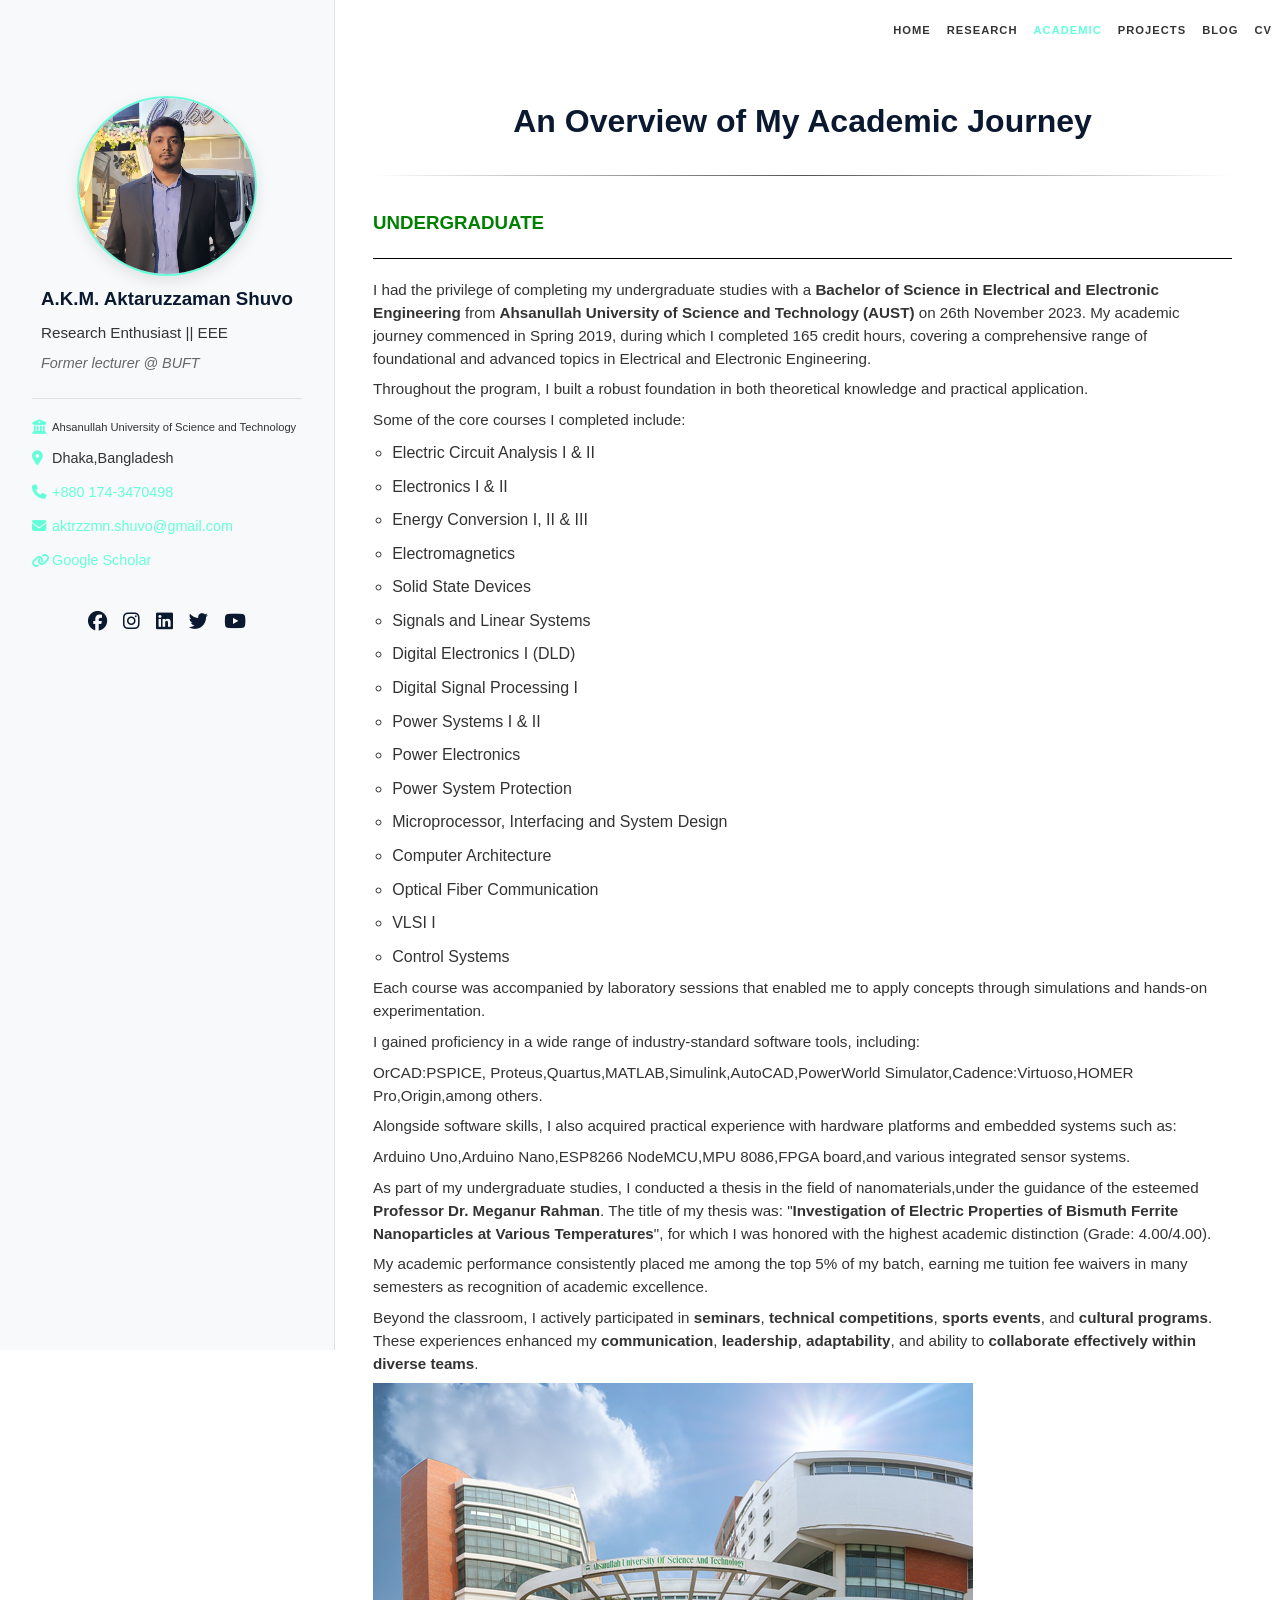
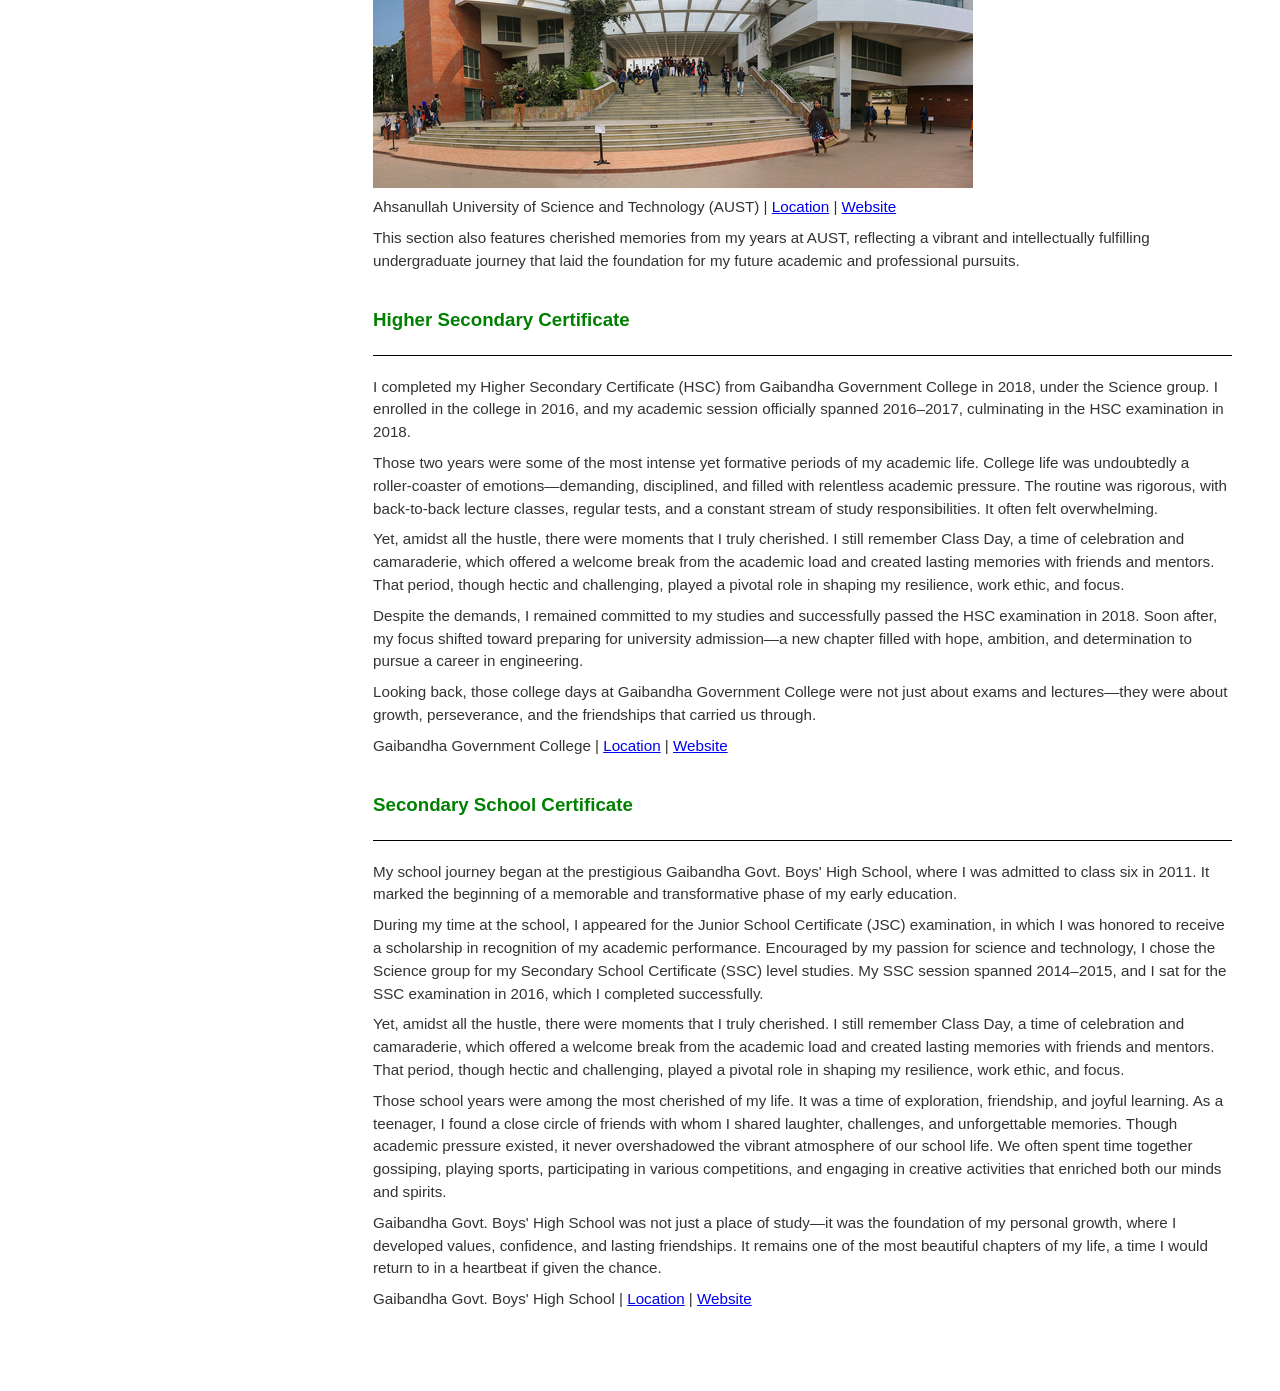
==== academic/index.html @ 4433f53f "Update index.html" ====
<!DOCTYPE html>
<html lang="en">
<head>
    <meta charset="UTF-8">
    <meta name="viewport" content="width=device-width, initial-scale=1.0, maximum-scale=1.0, user-scalable=no">
    <title>Aktaruzzaman Shuvo</title>
    <link rel="stylesheet" href="https://cdnjs.cloudflare.com/ajax/libs/font-awesome/6.4.0/css/all.min.css">
    <style>
       /* ===== Global Reset ===== */
        * {
            margin: 0;
            padding: 0;
           box-sizing: border-box;
        }
 /* ===== Global Styles ===== */
        :root {
            --primary: #0a192f;
            --secondary: #64ffda;
            --light: #f8f9fa;
            --dark: #333;
            --gray: #666;
        }
        
        body {
            font-family: 'Open Sans', sans-serif;
            background-color: white;
            color: var(--dark);
            margin: 0;
            padding: 0;
            line-height: 1.6;
        }
        
        /* ===== Navigation ===== */
        nav {
            background-color: white;
            padding: 0.5rem 0.5rem;
            box-shadow: 0 2px 10px rgba(0, 0, 0, 0);
            position: fixed;
            width: 100%;
            top: 0;
            z-index: 100;
            display: flex;
            justify-content: flex-end;
        }
        
        nav ul {
            list-style: none;
            display: flex;
            gap: 1rem;
            margin: 0;
            padding: 0;
        }
        
        nav a {
            text-decoration: none;
            color: var(--dark);
            font-weight: 600;
            transition: color 0.3s;
            font-size: 0.7rem;
            text-transform: uppercase;
            letter-spacing: 1px;
        }
        
        nav a:hover, nav a.active {
            color: var(--secondary);
        }
        
        /* ===== Sidebar ===== */
        .sidebar {
            position: fixed;
            left: 0;
            top: 0;
            width: 335px;
            height: 150vh;
            overflow-y: auto; /* Enable scrolling if sidebar content is long */
            z-index: 100;
            background-color: var(--light);
            padding: 6rem 2rem 2rem;
            display: flex;
            flex-direction: column;
            align-items: center;
            border-right: 1px solid rgba(0, 0, 0, 0.1);
        }
        
        .profile-container {
            display: flex;
            flex-direction: column;
            align-items: center;
            width: 100%;
        }
        
        .profile-img-container {
            width: 180px;
            height: 180px;
            border-radius: 50%;
            overflow: hidden;
            border: 2px solid var(--secondary);
            margin-bottom: 0.5rem;
            box-shadow: 0 5px 15px rgba(0, 0, 0, 0.1);
        }
        
        .profile-img {
            width: 100%;
            height: 100%;
            object-fit: cover;
        }
        
      .profile-info {
             margin-bottom: 0.5rem; /* Reduced from 1.5rem */
                    }  


             .profile-info + .divider-line {
              margin-top: 0.5rem; /* Adjust this value */
            }
        
        .profile-info h1 {
            font-size: 1rem;
            margin: 0.5rem 0;
            color: var(--primary);
        }
        
        .profile-info .title {
            color: var(--gray);
            font-style: italic;
            margin-bottom: 0.5rem;
            font-size: 0.9rem;
        }
        
        .follow-btn {
            background-color: var(--secondary);
            color: var(--primary);
            border: none;
            padding: 0.5rem 1.5rem;
            border-radius: 20px;
            cursor: pointer;
            font-weight: bold;
            margin: 1rem 0;
            transition: all 0.3s;
            font-size: 0.8rem;
            letter-spacing: 1px;
        }
        
        .follow-btn:hover {
            background-color: var(--primary);
            color: var(--secondary);
            transform: translateY(-2px);
        }
        
        .contact-info {
            width: 100%;
            margin-top: 0.5rem;
            padding-top: 0.5rem;
            border-top: 1px solid rgba(0, 0, 0, 0.1);
        }
        
        .contact-item {
            display: flex;
            align-items: center;
            margin: 0.7rem 0;
            font-size: 0.9rem;
        }
        
        .contact-item i {
            margin-right: 10px;
            color: var(--secondary);
            width: 10px;
            text-align: center;
        }
        
        .contact-item a {
            color: var(--secondary);
            text-decoration: none;
            transition: all 0.3s;
        }
        
        .contact-item a:hover {
            text-decoration: underline;
        }
        
        .social-links {
            display: flex;
            gap: 1rem;
            margin-top: 1.5rem;
        }
        
        .social-links a {
            color: var(--primary);
            font-size: 1.2rem;
            transition: all 0.3s;
        }
        
        .social-links a:hover {
            color: var(--secondary);
            transform: translateY(-3px);
        }
        
        /* ===== Main Content ===== */
        .main-content {
            margin-left: 325px;
            padding: 6rem 3rem 3rem;
            max-width: 2000px;
        }
        
        section {
            margin-bottom: 2rem;
        }
        
        h1, h2, h3 {
            font-family: 'Roboto', sans-serif;
            color: var(--primary);
        }
        
        h1.section-title {
            font-size: 2rem;
            position: relative;
            padding-bottom: 0.5rem;
            margin-bottom: 1.0rem;
        }
        
        h1.section-title:after {
            content: '';
            position: absolute;
            bottom: 0;
            left: 0;
            width: 0px;
            height: 3px;
            background-color: var(--secondary);
        }
        
        h2 {
            font-size: 1.5rem;
            margin: 1.5rem 0 1rem;
        }
        
        p {
            margin: 0.5rem 0;
            font-size: 0.95rem;
            line-height: 1.5;
        }
        
        ul {
            padding-left: 1.2rem;
        }
        
        li {
            margin: 0.5rem 0;
        }

        .small-text {
              font-size: 0.7rem;
              display: inline-block;
              line-height: 1.5;
         }
 
 .fancy-hr {
    border: none;
    height: 1px;
    background: linear-gradient(to right, transparent, #555, transparent);
    margin: 20px 0;
  }
  .solid-line {
    border: none;
    border-top: 1px solid #000; /* Change color as needed */
    margin: 20px 0;
  }

        
.scroll-wrapper {
  width: 100%;
  overflow: hidden;
  position: relative;
  height: 2.5rem; /* Adjust height to match text size */
}

.scrolling-text {
  display: inline-block;
  white-space: nowrap;
  animation: scroll-text 15s linear infinite;
  font-weight: bold;
  font-size: 1.5rem;
  color: red;
  padding-left: 100%;
  line-height: 2.5rem; /* Match the wrapper height */
}

@keyframes scroll-text {
  0% {
    transform: translateX(0%);
  }
  100% {
    transform: translateX(-100%);
  }
}  


        
        .news-item {
            margin: 1rem 0;
            padding-left: 1.5rem;
            border-left: 2px solid var(--secondary);
        }
        
        .news-item p {
            display: flex;
            align-items: center;
            margin: 0.5rem 0;
        }
        
        .news-item i {
            margin-right: 10px;
            color: var(--secondary);
        }
        
        /* ===== Responsive Design ===== */
        @media (max-width: 992px) {
            .sidebar {
                width: 250px;
                padding: 5rem 1.5rem 1.5rem;
            }
            
            .main-content {
                margin-left: 250px;
                padding: 5rem 2rem 2rem;
            }
        }
        
       @media (max-width: 768px) {
    /* Fix navigation spacing */
    nav {
        padding: 0.5rem 1rem;
    }
    
    nav ul {
        gap: 0.8rem;
    }
    
    /* Fix sidebar layout */
    .sidebar {
        position: relative;
        width: 100%;
        height: auto;
        padding: 5rem 1rem 1.5rem; /* Adjusted padding */
        border-right: none;
        border-bottom: 1px solid rgba(0, 0, 0, 0.1);
    }
    
    /* Fix profile image container */
    .profile-img-container {
        width: 150px;
        height: 150px;
        margin: 0 auto 1rem;
        top: 0; /* Remove the previous top positioning */
    }
    
    /* Fix main content spacing */
    .main-content {
        margin-left: 0;
        padding: 1.5rem;
    }
    
    /* Adjust profile info text */
    .profile-info h3 {
        font-size: 1.2rem;
        text-align: center;
    }
    
    .profile-info p {
        text-align: center;
    }
    
    /* Fix contact info spacing */
    .contact-info {
        margin-top: 1rem;
    }


.slideshow-wrapper {
  display: flex;
  justify-content: center;  /* horizontal center */
  align-items: center;      /* vertical center */
  min-height: 100vh;        /* full viewport height */
  background-color: #0a192f; /* optional: Oxford Blue background */
}

.slideshow-container {
  max-width: 800px;
  width: 100%;
  position: relative;
}

.slide {
  width: 100%;
  display: none;
  border-radius: 10px; /* optional: rounded corners */
  box-shadow: 0 4px 20px rgba(0,0,0,0.3); /* optional: shadow */
}



           
    /* Adjust social links */
    .social-links {
        justify-content: center;
        margin: 1.5rem 0;
    }
}
        }



    </style>
</head>
<body>
    <!-- Navigation -->
    <nav>
        <ul>
            <li><a href="/">Home</a></li>
            <li><a href="/research/" >Research</a></li>
            <li><a href="/academic/" class="active">Academic</a></li>
            <li><a href="/projects/">Projects</a></li>
            <li><a href="/blog/">Blog</a></li>
            <li><a href="../assets/images/cv.pdf" download>CV</a></li>
        </ul>
    </nav>

    <!-- Sidebar -->
    <aside class="sidebar">
        <div class="profile-container">
            <div class="profile-img-container">
                <img src="../assets/images/profile.jpg" alt="A.K.M. Aktaruzzaman Shuvo" class="profile-img">
            </div>
            <div class="profile-info">
                <h3>A.K.M. Aktaruzzaman Shuvo</h3>
                <p >Research Enthusiast  || EEE </p>
                <p class="title">Former lecturer @ BUFT</p>
            </div>
            <div class="contact-info">
              <div class="contact-item">
                    <i class="fas fa-university"></i>
                   <span class="small-text">Ahsanullah University of Science and Technology</span>
                </div>
                <div class="contact-item">
                    <i class="fas fa-map-marker-alt"></i>
                    <span>Dhaka,Bangladesh</span>
                </div>
                <div class="contact-item">
                    <i class="fas fa-phone"></i>
                    <a href="tel:+8801743470498">+880 174-3470498</a>
                </div>
                <div class="contact-item">
                    <i class="fas fa-envelope"></i>
                    <a href="mailto:aktrzzmn.shuvo@gmail.com">aktrzzmn.shuvo@gmail.com</a>
                </div>
                <div class="contact-item">
                    <i class="fas fa-link"></i>
                    <a href="put your google scholar link here" target="_blank">Google Scholar</a>
                </div>
                 
            </div>
            <div class="social-links">
                <a href="https://www.facebook.com/aktrzmn.shuvo/" target="_blank"><i class="fab fa-facebook"></i></a>
                <a href="https://www.instagram.com/aktrzzmn.shuvo/" target="_blank"><i class="fab fa-instagram"></i></a>
                <a href="https://www.linkedin.com/in/aktaruzzaman-shuvo/" target="_blank"><i class="fab fa-linkedin"></i></a>
                <a href="#link" target="_blank"><i class="fab fa-twitter"></i></a>
                <a href="#link" target="_blank"><i class="fab fa-youtube"></i></a>
            </div>
        </div>
    </aside>

    <!-- Main Content -->
    <main class="main-content">
       <!-- ACADEMIC -->
        <section id="ACADEMIC">
            <h1 class="section-title" style="text-align: center;">An Overview of My Academic Journey</h1>
          <hr class="fancy-hr">
        </section>

        <!-- UNDERGRADUATE -->
           <section id="UNDERGRADUATE">
               <h3 class="section-title" style="color: green">UNDERGRADUATE</h3>
               <hr class="solid-line">

             <ol>
               
              <P>I had the privilege of completing my undergraduate studies with a <strong>Bachelor of Science in Electrical and Electronic Engineering</strong> from <strong>Ahsanullah University of Science and Technology (AUST)</strong> on 26th November 2023. My academic journey commenced in  Spring 2019, during which I completed 165 credit hours, covering a comprehensive range of foundational and advanced topics in Electrical and Electronic Engineering.</P> 
            <P> Throughout the program, I built a robust foundation in both theoretical knowledge and practical application.</P>
                 <P>Some of the core courses I completed include: </P>
                 <ul>
  <li>Electric Circuit Analysis I & II</li>
  <li>Electronics I & II</li>
  <li>Energy Conversion I, II & III</li>
  <li>Electromagnetics</li>
  <li>Solid State Devices</li>
  <li>Signals and Linear Systems</li>
  <li>Digital Electronics I (DLD)</li>
  <li>Digital Signal Processing I</li>
  <li>Power Systems I & II</li>
  <li>Power Electronics</li>
  <li>Power System Protection</li>
  <li>Microprocessor, Interfacing and System Design</li>
  <li>Computer Architecture</li>
  <li>Optical Fiber Communication</li>
  <li>VLSI I</li>
  <li>Control Systems</li>
</ul>
<P>Each course was accompanied by laboratory sessions that enabled me to apply concepts through simulations and hands-on experimentation.</p>
<p>I gained proficiency in a wide range of industry-standard software tools, including:</p>
<p>OrCAD:PSPICE, Proteus,Quartus,MATLAB,Simulink,AutoCAD,PowerWorld Simulator,Cadence:Virtuoso,HOMER Pro,Origin,among others.</p>
<p>Alongside software skills, I also acquired practical experience with hardware platforms and embedded systems such as:</p>
<p>Arduino Uno,Arduino Nano,ESP8266 NodeMCU,MPU 8086,FPGA board,and various integrated sensor systems.</P>   
                 
<p>As part of my undergraduate studies, I conducted a thesis in the field of nanomaterials,under the guidance of the esteemed <strong>Professor Dr. Meganur Rahman</strong>. The title of my thesis was:
"<strong>Investigation of Electric Properties of Bismuth Ferrite Nanoparticles at Various Temperatures</strong>",
for which I was honored with the highest academic distinction (Grade: 4.00/4.00).</p> 
                 
<p>My academic performance consistently placed me among the top 5% of my batch, earning me tuition fee waivers in many semesters as recognition of academic excellence.</p>
<p> Beyond the classroom, I actively participated in <strong>seminars</strong>, <strong>technical competitions</strong>, <strong>sports events</strong>, and <strong>cultural programs</strong>. These experiences enhanced my <strong>communication</strong>, <strong>leadership</strong>, <strong>adaptability</strong>, and ability to <strong>collaborate effectively within diverse teams</strong>.</p>
<div class="slideshow-wrapper">
  <div class="slideshow-container">
    <img class="slide" src="../assets/images/slide1.jpg" alt="Slide 1">
    <img class="slide" src="../assets/images/slide2.jpg" alt="Slide 2">
    <img class="slide" src="../assets/images/slide3.jpg" alt="Slide 3">
    <img class="slide" src="../assets/images/slide4.jpg" alt="Slide 4">
    <img class="slide" src="../assets/images/slide5.jpg" alt="Slide 5">
  </div>
</div>
 <p>
  Ahsanullah University of Science and Technology (AUST) | 
  <a href="https://www.google.com/maps/place/Ahsanullah+University+of+Science+and+Technology" target="_blank">Location</a> | 
  <a href="https://www.aust.edu" target="_blank">Website</a>
</p>            
<p>This section also features cherished memories from my years at AUST, reflecting a vibrant and intellectually fulfilling undergraduate journey that laid the foundation for my future academic and professional pursuits.</p>
                

             </ol>
 
            </section>



 <!-- Higher Secondary Certificate -->
           <section id="Higher Secondary Certificate">
               <h3 class="section-title" style="color: green">Higher Secondary Certificate</h3>
               <hr class="solid-line">

             <ol>
               
              <P>I completed my Higher Secondary Certificate (HSC) from Gaibandha Government College in 2018, under the Science group. I enrolled in the college in 2016, and my academic session officially spanned 2016–2017, culminating in the HSC examination in 2018. </P>
  
<P> Those two years were some of the most intense yet formative periods of my academic life. College life was undoubtedly a roller-coaster of emotions—demanding, disciplined, and filled with relentless academic pressure. The routine was rigorous, with back-to-back lecture classes, regular tests, and a constant stream of study responsibilities. It often felt overwhelming.</p>
<p>Yet, amidst all the hustle, there were moments that I truly cherished. I still remember Class Day, a time of celebration and camaraderie, which offered a welcome break from the academic load and created lasting memories with friends and mentors. That period, though hectic and challenging, played a pivotal role in shaping my resilience, work ethic, and focus.</p>
<p>Despite the demands, I remained committed to my studies and successfully passed the HSC examination in 2018. Soon after, my focus shifted toward preparing for university admission—a new chapter filled with hope, ambition, and determination to pursue a career in engineering.</p>
<p>Looking back, those college days at Gaibandha Government College were not just about exams and lectures—they were about growth, perseverance, and the friendships that carried us through.</p>              <div class="slideshow-wrapper">
  <div class="slideshow-container">
    <img class="slide" src="../assets/images/slide6.jpg" alt="Slide 6">
    <img class="slide" src="../assets/images/slide7.jpg" alt="Slide 7">
    
  </div>
</div>
                 
<p>
  Gaibandha Government College | 
  <a href="https://maps.google.com/?q=Gaibandha+Government+College" target="_blank">Location</a> | 
  <a href="https://ggc.edu.bd" target="_blank">Website</a>
</p>
                

             </ol>
 
            </section>


 <!-- Secondary school Certificate -->
           <section id="Secondary School Certificate">
               <h3 class="section-title" style="color: green">Secondary School Certificate</h3>
               <hr class="solid-line">

             <ol>
               
              <P>My school journey began at the prestigious Gaibandha Govt. Boys' High School, where I was admitted to class six in 2011. It marked the beginning of a memorable and transformative phase of my early education.</P>
                 
  
<P>During my time at the school, I appeared for the Junior School Certificate (JSC) examination, in which I was honored to receive a scholarship in recognition of my academic performance. Encouraged by my passion for science and technology, I chose the Science group for my Secondary School Certificate (SSC) level studies. My SSC session spanned 2014–2015, and I sat for the SSC examination in 2016, which I completed successfully.</p>
<p>Yet, amidst all the hustle, there were moments that I truly cherished. I still remember Class Day, a time of celebration and camaraderie, which offered a welcome break from the academic load and created lasting memories with friends and mentors. That period, though hectic and challenging, played a pivotal role in shaping my resilience, work ethic, and focus.</p>
<p>Those school years were among the most cherished of my life. It was a time of exploration, friendship, and joyful learning. As a teenager, I found a close circle of friends with whom I shared laughter, challenges, and unforgettable memories. Though academic pressure existed, it never overshadowed the vibrant atmosphere of our school life. We often spent time together gossiping, playing sports, participating in various competitions, and engaging in creative activities that enriched both our minds and spirits.</p>
<p>Gaibandha Govt. Boys' High School was not just a place of study—it was the foundation of my personal growth, where I developed values, confidence, and lasting friendships. It remains one of the most beautiful chapters of my life, a time I would return to in a heartbeat if given the chance.</p>
 <div class="slideshow-wrapper">
  <div class="slideshow-container">
    <img class="slide" src="../assets/images/slide8.jpg" alt="Slide 8">
    <img class="slide" src="../assets/images/slide9.jpg" alt="Slide 9">
    
  </div>
</div>
                 
<p>
  Gaibandha Govt. Boys' High School | 
  <a href="https://www.google.com/maps/place/Gaibandha+Government+Boys+High+School" target="_blank">Location</a> | 
  <a href="https://ggbhs.edu.bd/">Website</a>
</p>
                

             </ol>
 
            </section>






        
           
        </section>

       
    </main>

    <script>
        // Follow button interaction
        const followBtn = document.querySelector('.follow-btn');
        if (followBtn) {
            followBtn.addEventListener('click', () => {
                if (followBtn.textContent === 'Follow') {
                    followBtn.textContent = 'Following';
                    followBtn.style.backgroundColor = 'var(--primary)';
                    followBtn.style.color = 'var(--secondary)';
                } else {
                    followBtn.textContent = 'Follow';
                    followBtn.style.backgroundColor = 'var(--secondary)';
                    followBtn.style.color = 'var(--primary)';
                }
            });
        }
        
        // Smooth scrolling for navigation
        document.querySelectorAll('a[href^="#"]').forEach(anchor => {
            anchor.addEventListener('click', function(e) {
                e.preventDefault();
                document.querySelector(this.getAttribute('href')).scrollIntoView({
                    behavior: 'smooth'
                });
            });
        });

    let slideIndex = 0;
  showSlides();

  function showSlides() {
    let slides = document.getElementsByClassName("slide");
    for (let i = 0; i < slides.length; i++) {
      slides[i].style.display = "none";
    }
    slideIndex++;
    if (slideIndex > slides.length) { slideIndex = 1; }
    slides[slideIndex - 1].style.display = "block";
    setTimeout(showSlides, 2500); // Change image every 2.5 seconds
  }
        
    </script>
</body>
</html>
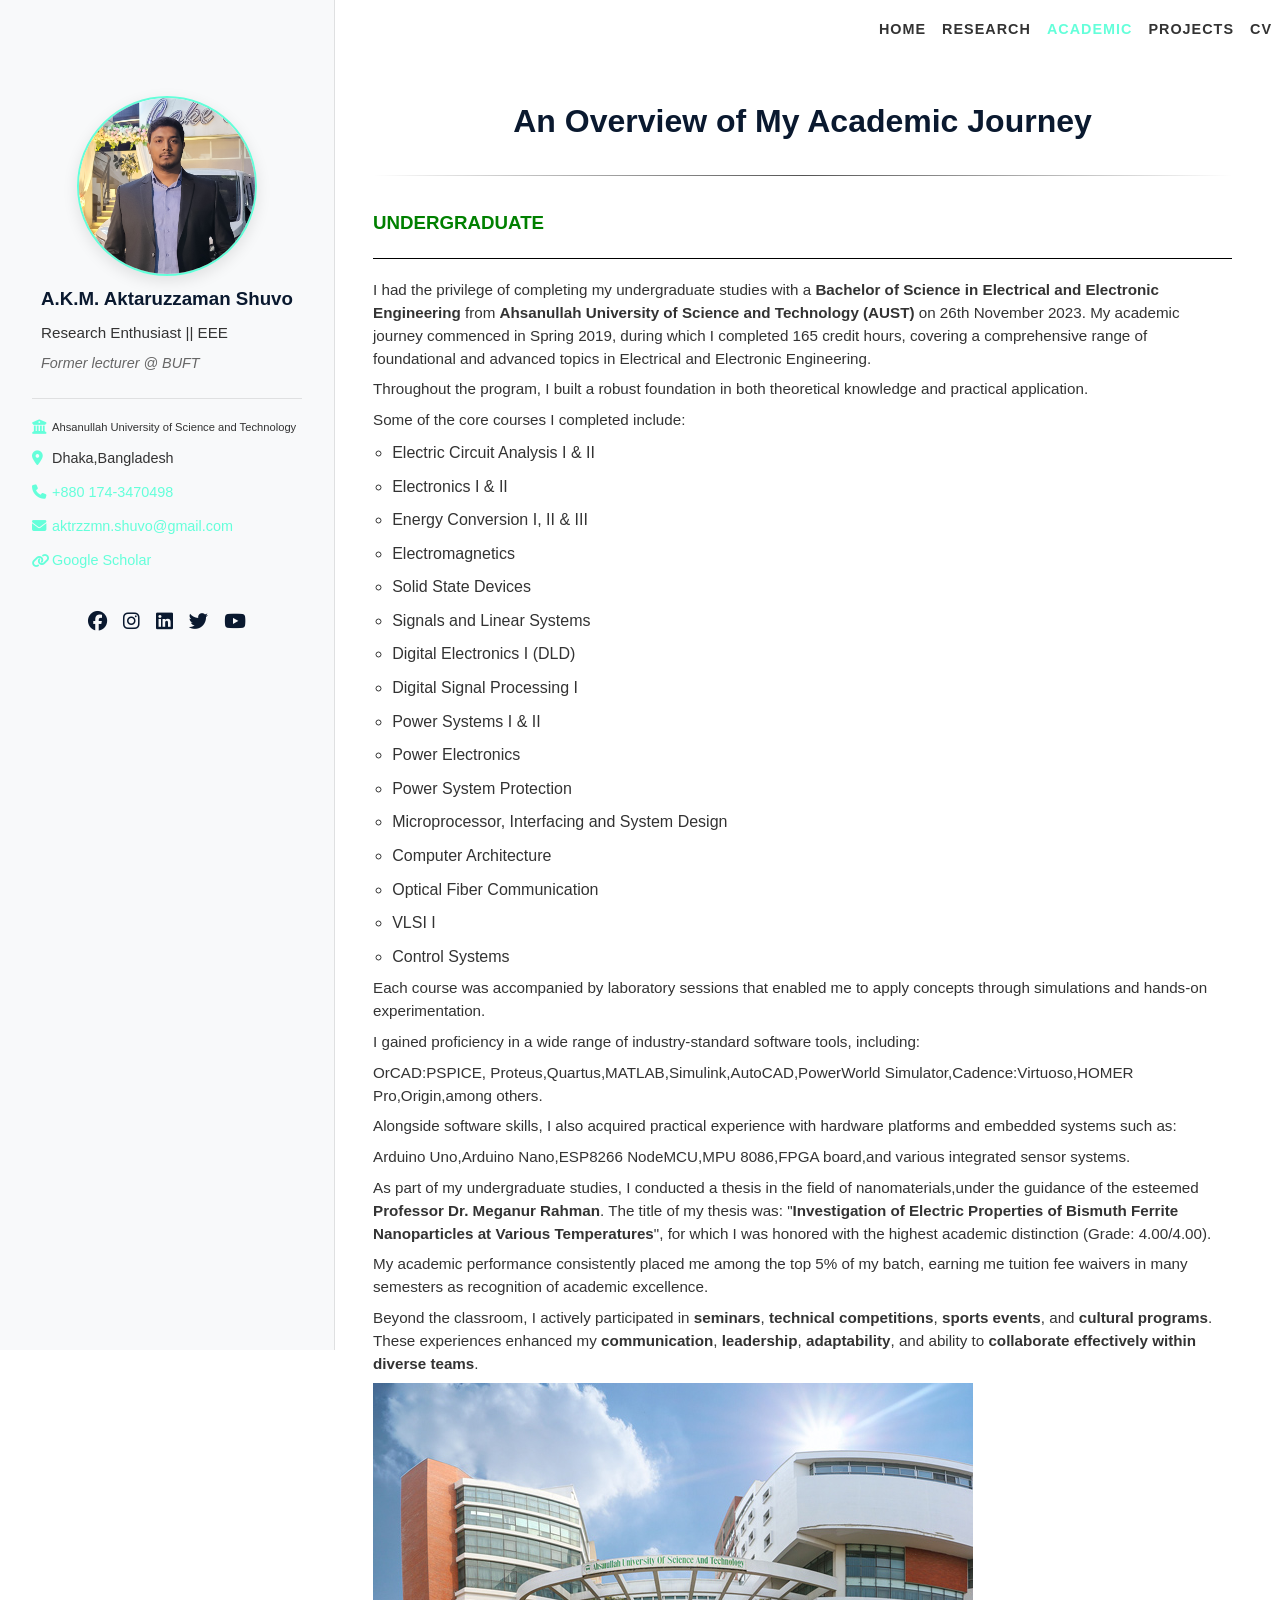
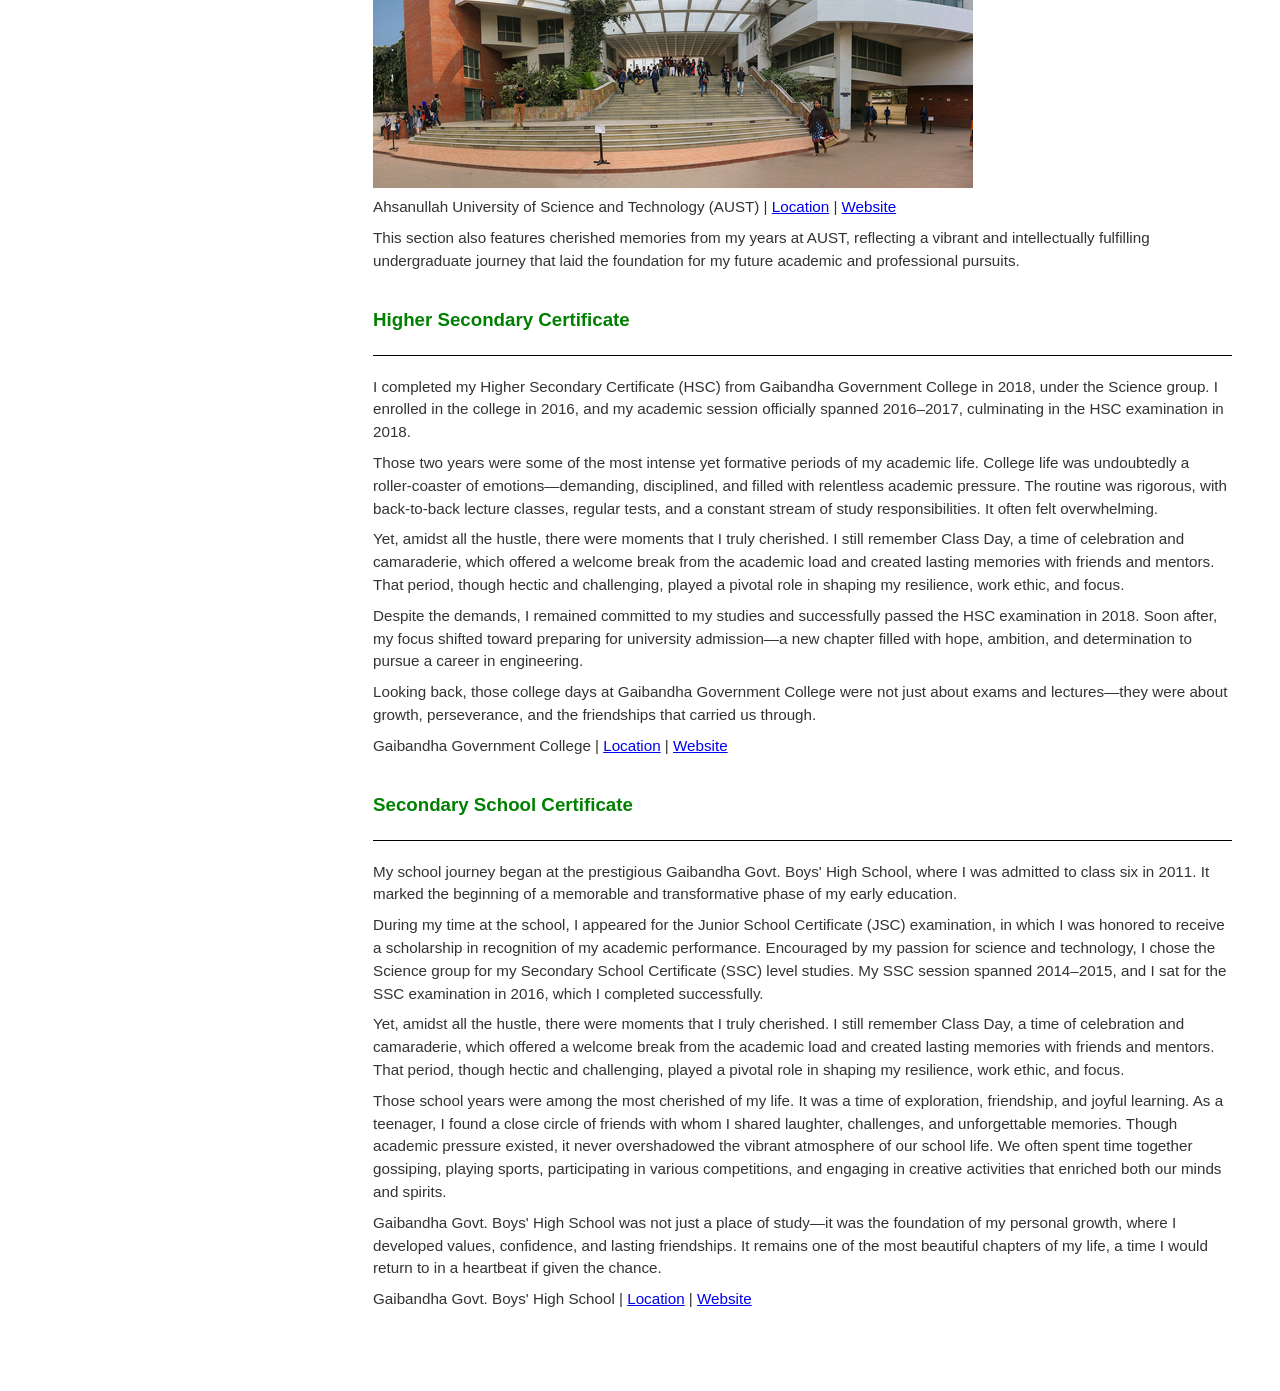
==== commit f6bdaf0f: "Update index.html" ====
--- a/academic/index.html
+++ b/academic/index.html
@@ -56,7 +56,7 @@
             color: var(--dark);
             font-weight: 600;
             transition: color 0.3s;
-            font-size: 0.7rem;
+            font-size: 0.9rem;
             text-transform: uppercase;
             letter-spacing: 1px;
         }
@@ -419,7 +419,7 @@
             <li><a href="/research/" >Research</a></li>
             <li><a href="/academic/" class="active">Academic</a></li>
             <li><a href="/projects/">Projects</a></li>
-            <li><a href="/blog/">Blog</a></li>
+           
             <li><a href="../assets/images/cv.pdf" download>CV</a></li>
         </ul>
     </nav>
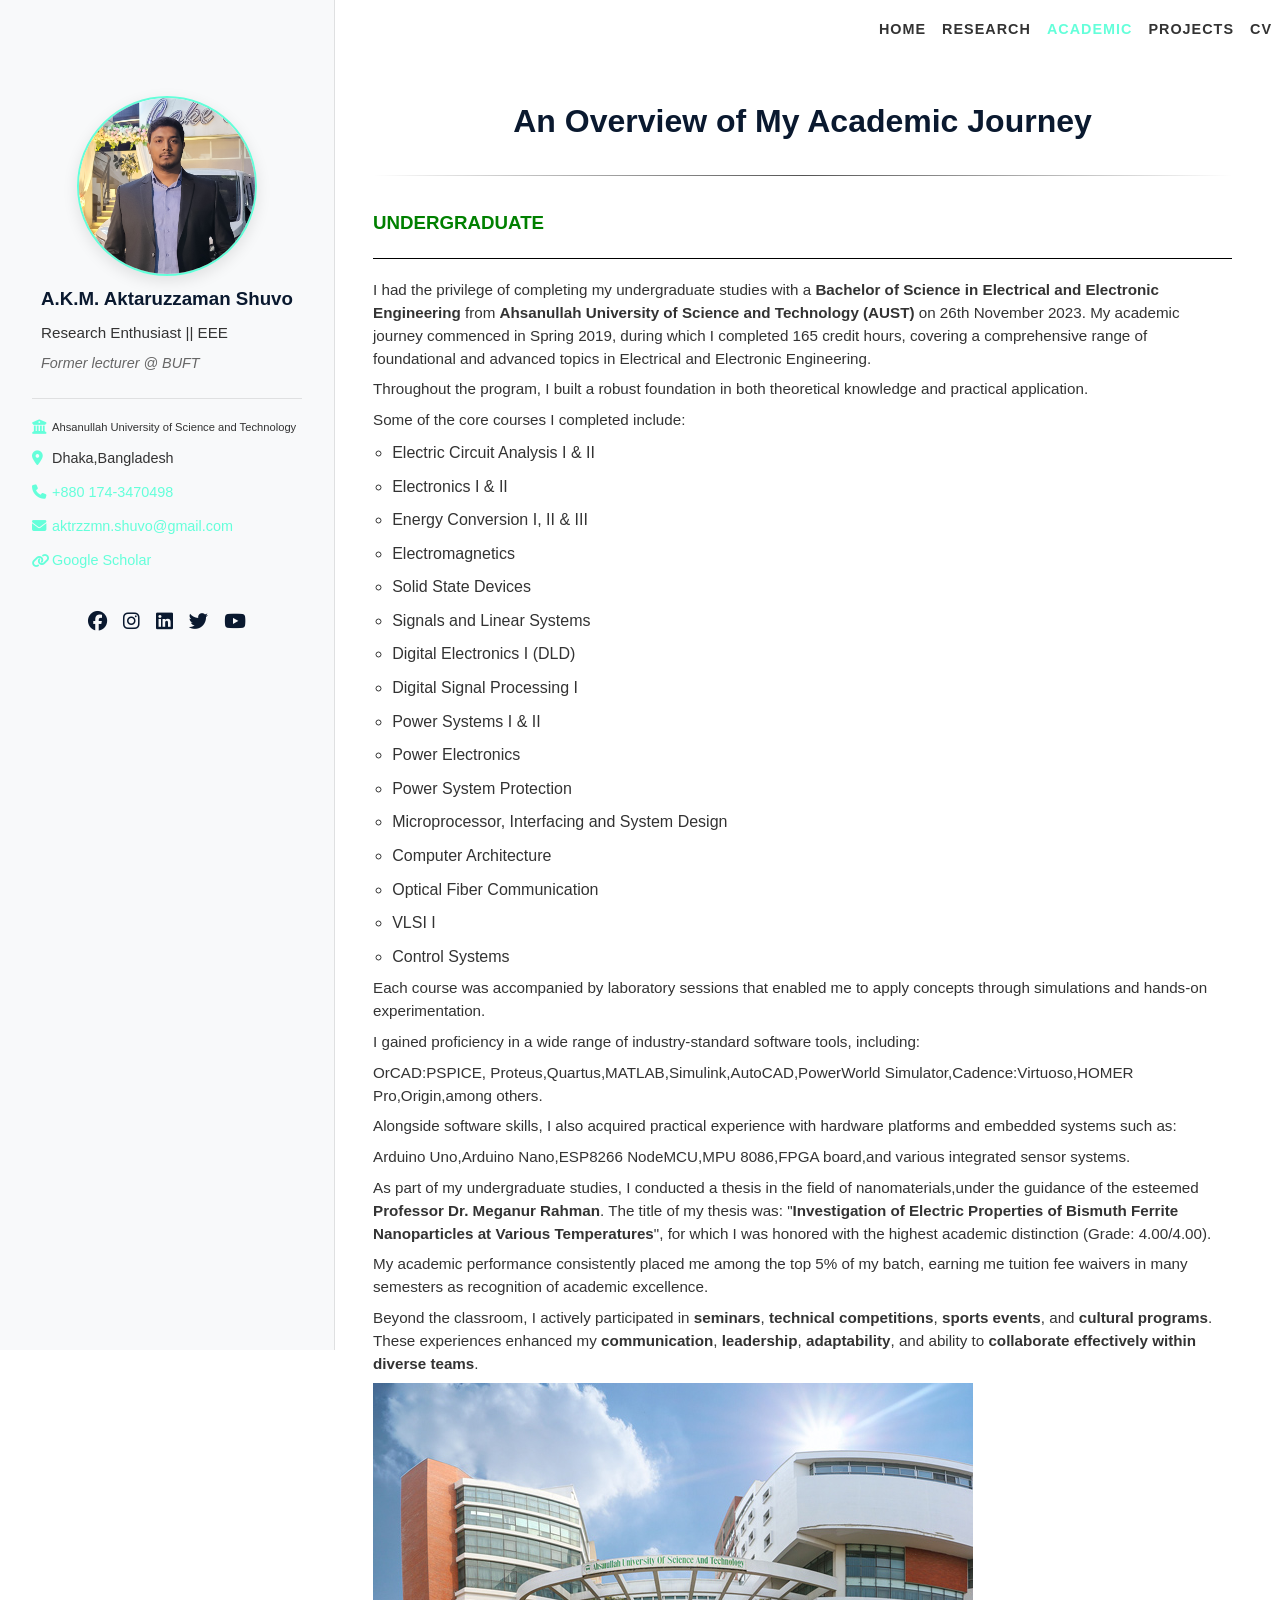
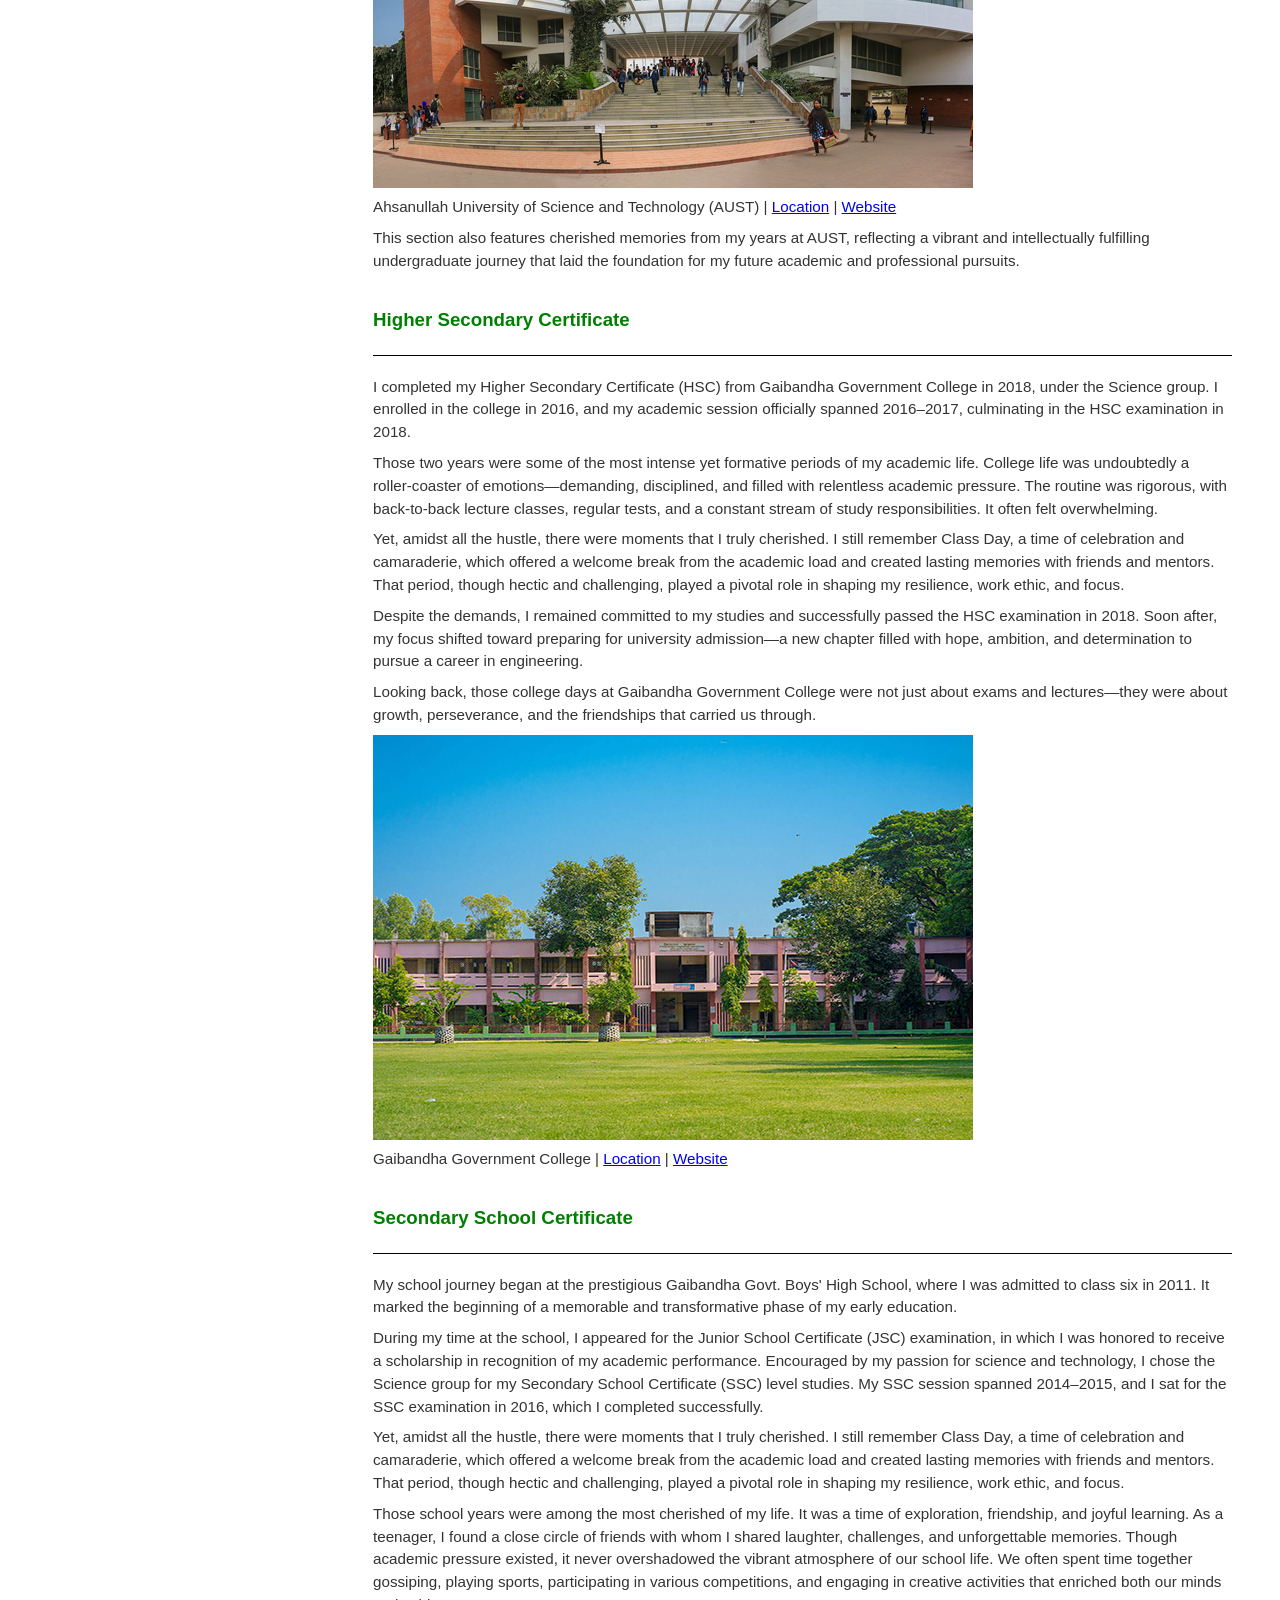
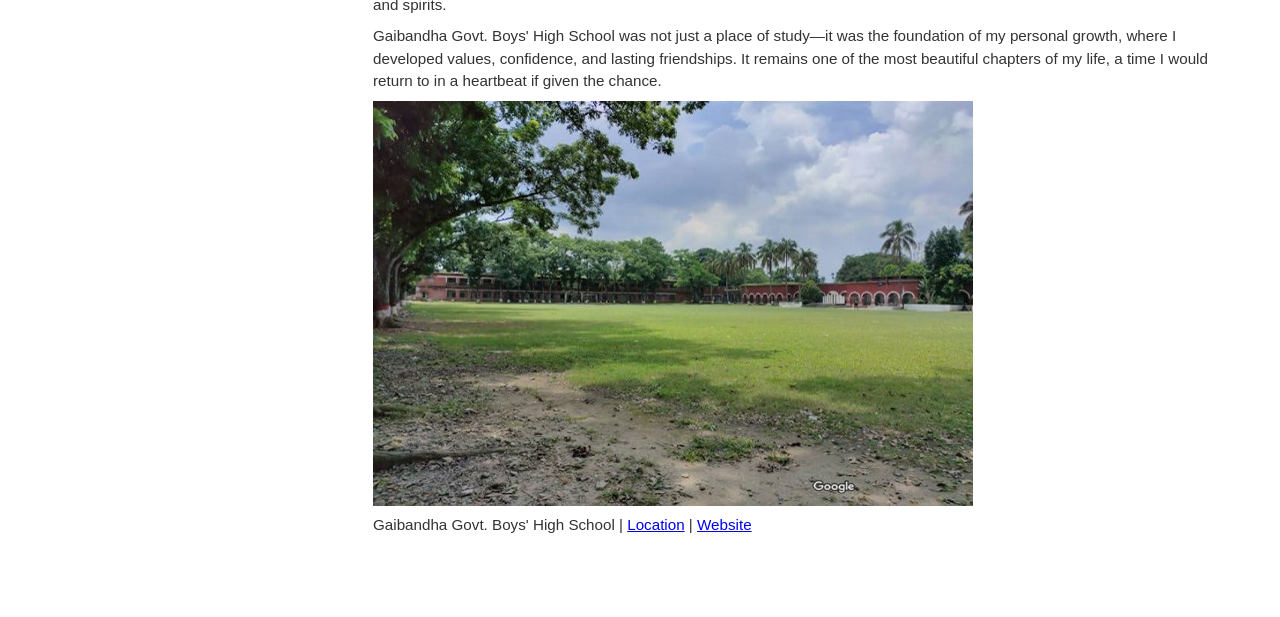
==== commit d8f1f098: "Update index.html" ====
--- a/academic/index.html
+++ b/academic/index.html
@@ -380,7 +380,7 @@
   justify-content: center;  /* horizontal center */
   align-items: center;      /* vertical center */
   min-height: 100vh;        /* full viewport height */
-  background-color: #0a192f; /* optional: Oxford Blue background */
+  background-color: white; /* optional: Oxford Blue background */
 }
 
 .slideshow-container {
@@ -643,20 +643,20 @@
             });
         });
 
-    let slideIndex = 0;
-  showSlides();
-
-  function showSlides() {
-    let slides = document.getElementsByClassName("slide");
-    for (let i = 0; i < slides.length; i++) {
-      slides[i].style.display = "none";
-    }
-    slideIndex++;
-    if (slideIndex > slides.length) { slideIndex = 1; }
-    slides[slideIndex - 1].style.display = "block";
-    setTimeout(showSlides, 2500); // Change image every 2.5 seconds
-  }
-        
+    document.querySelectorAll(".slideshow-container").forEach(container => {
+    const slides = container.querySelectorAll(".slide");
+    let index = 0;
+
+    function showSlide() {
+      slides.forEach(slide => slide.style.display = "none");
+      slides[index].style.display = "block";
+      index = (index + 1) % slides.length;
+    }
+
+    showSlide(); // Show the first slide immediately
+    setInterval(showSlide, 3000); // Change every 3 seconds
+  });
+  
     </script>
 </body>
 </html>
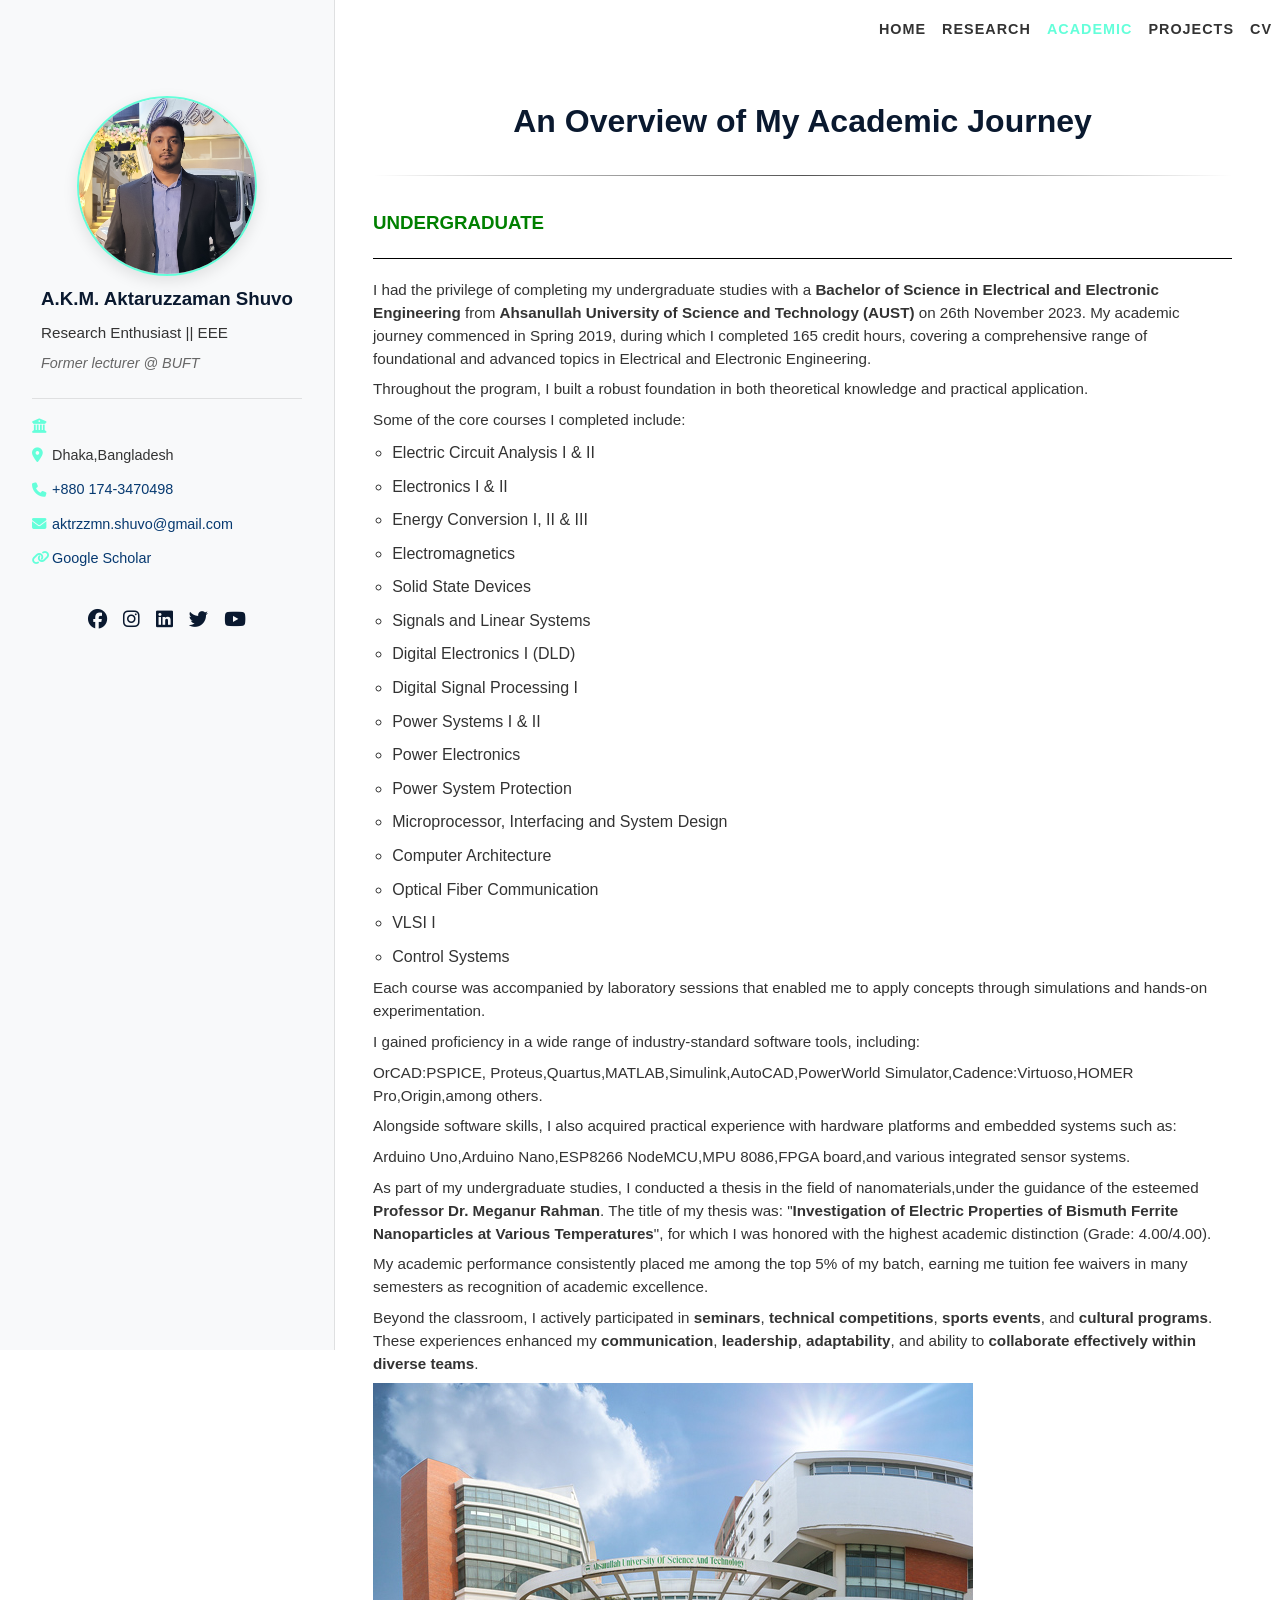
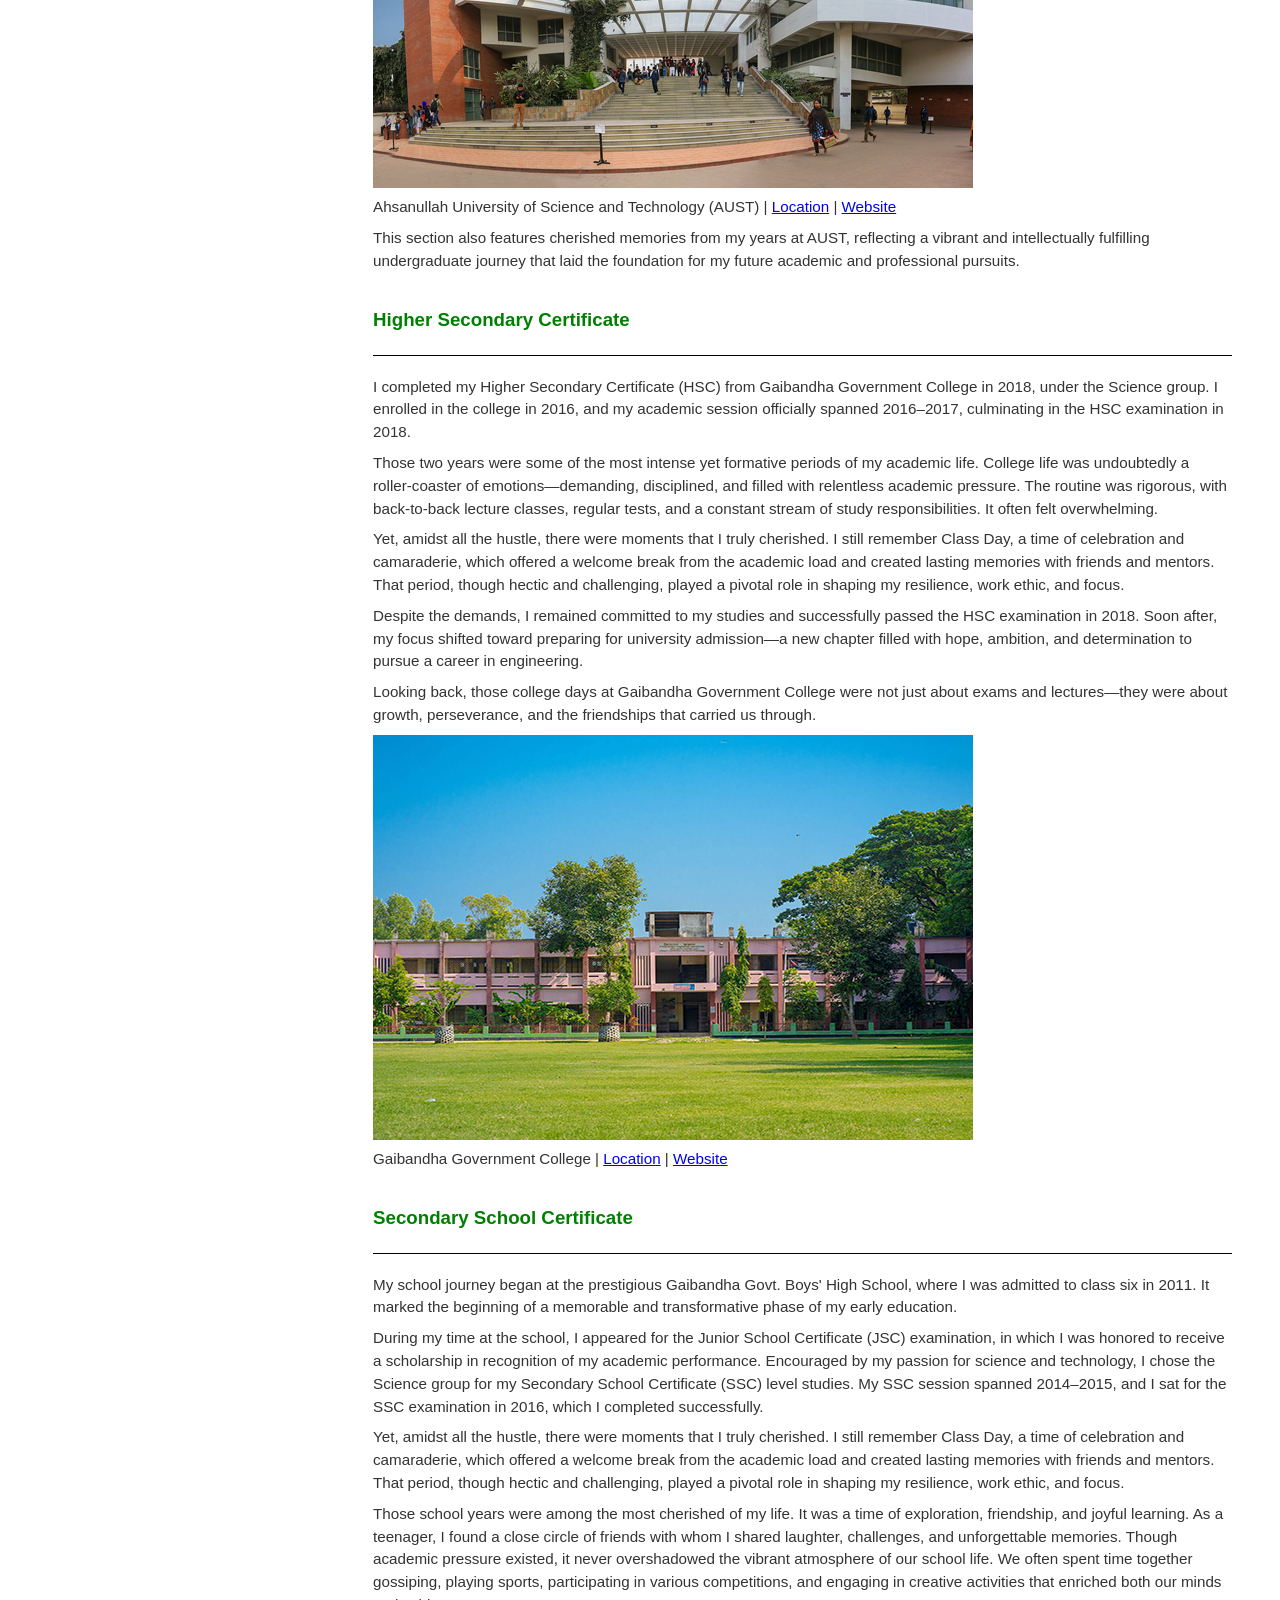
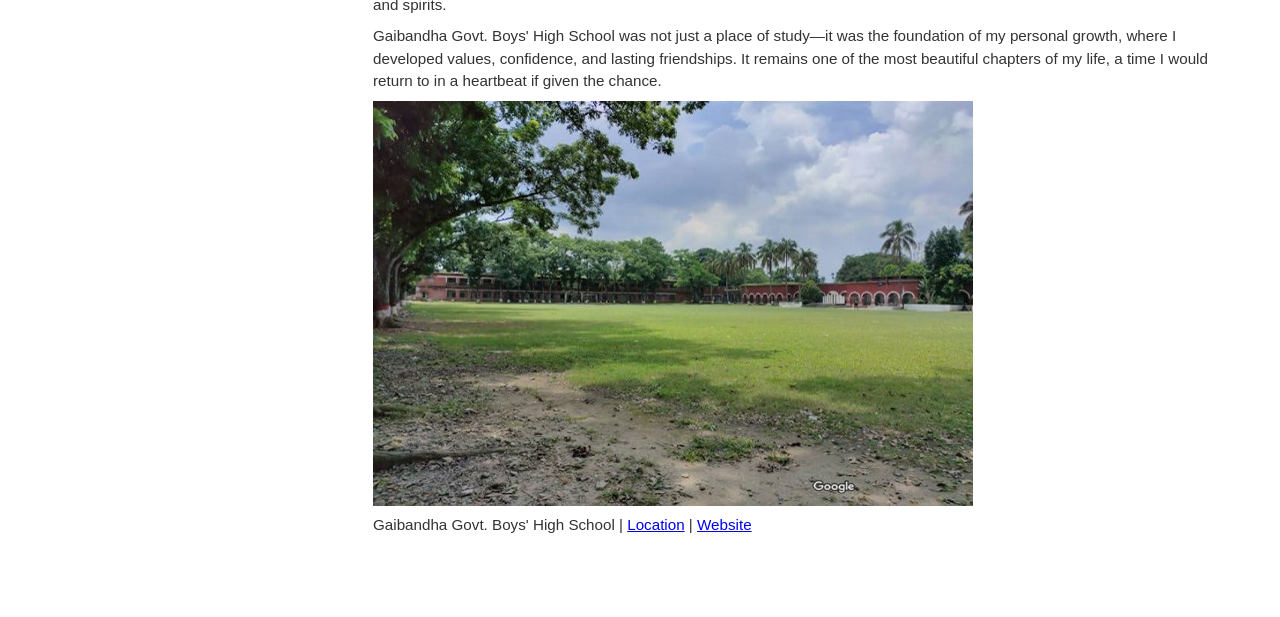
==== commit 18c72a97: "Update index.html" ====
--- a/academic/index.html
+++ b/academic/index.html
@@ -169,7 +169,7 @@
         }
         
         .contact-item a {
-            color: var(--secondary);
+            color:#063970;
             text-decoration: none;
             transition: all 0.3s;
         }
@@ -438,7 +438,7 @@
             <div class="contact-info">
               <div class="contact-item">
                     <i class="fas fa-university"></i>
-                   <span class="small-text">Ahsanullah University of Science and Technology</span>
+                   <!--<span class="small-text">Ahsanullah University of Science and Technology</span>-->
                 </div>
                 <div class="contact-item">
                     <i class="fas fa-map-marker-alt"></i>
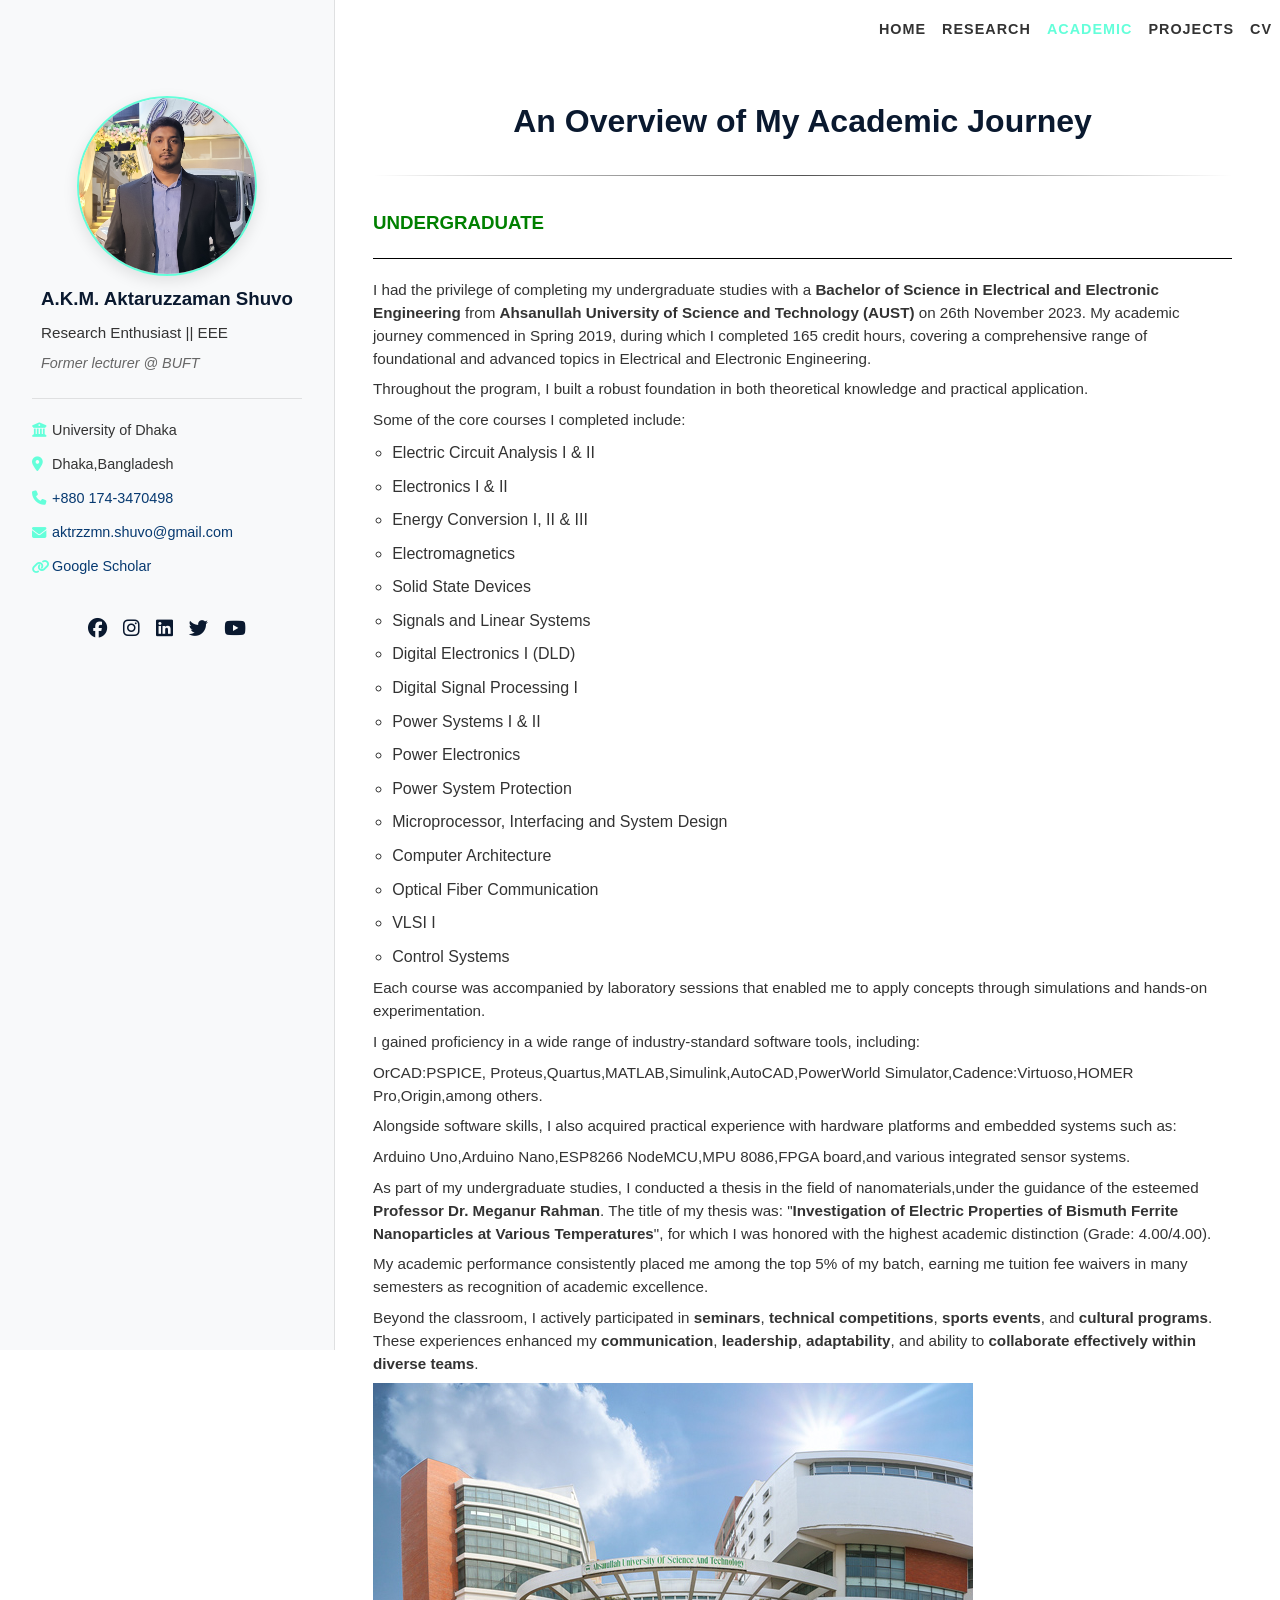
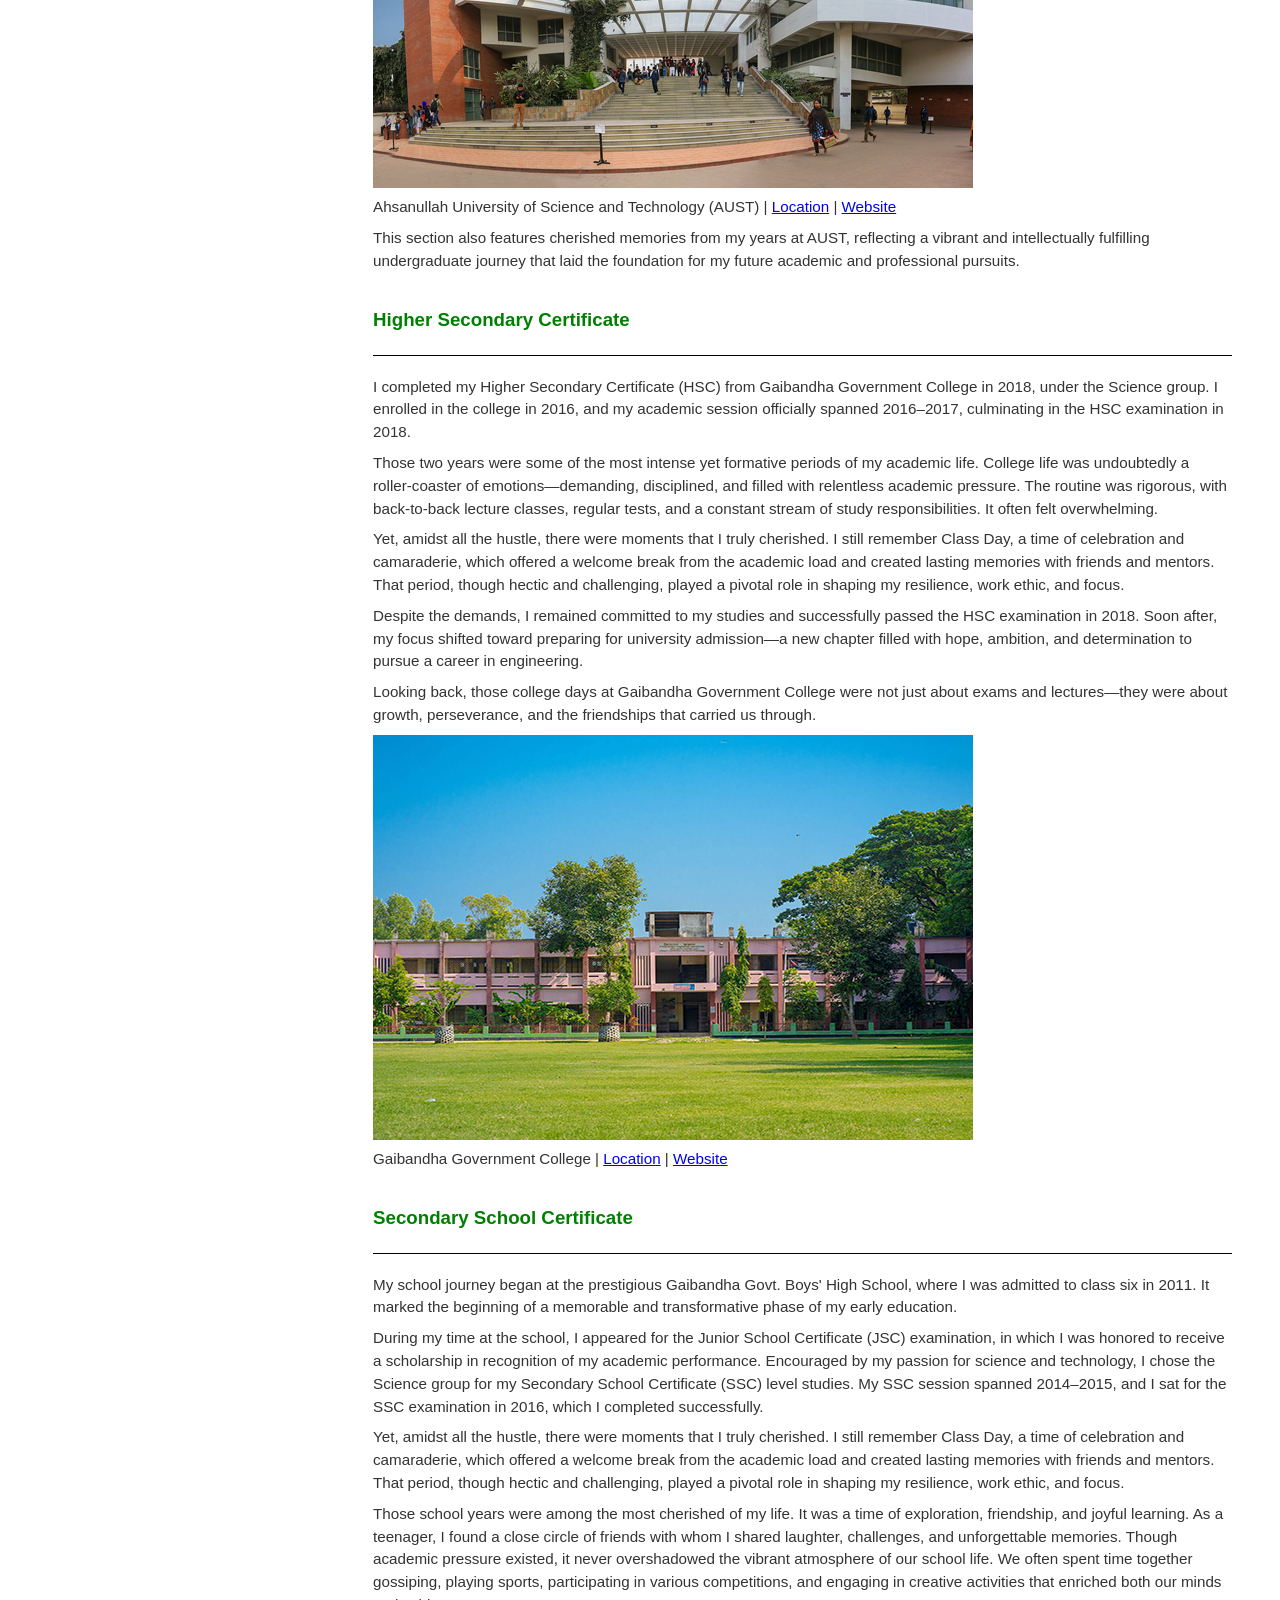
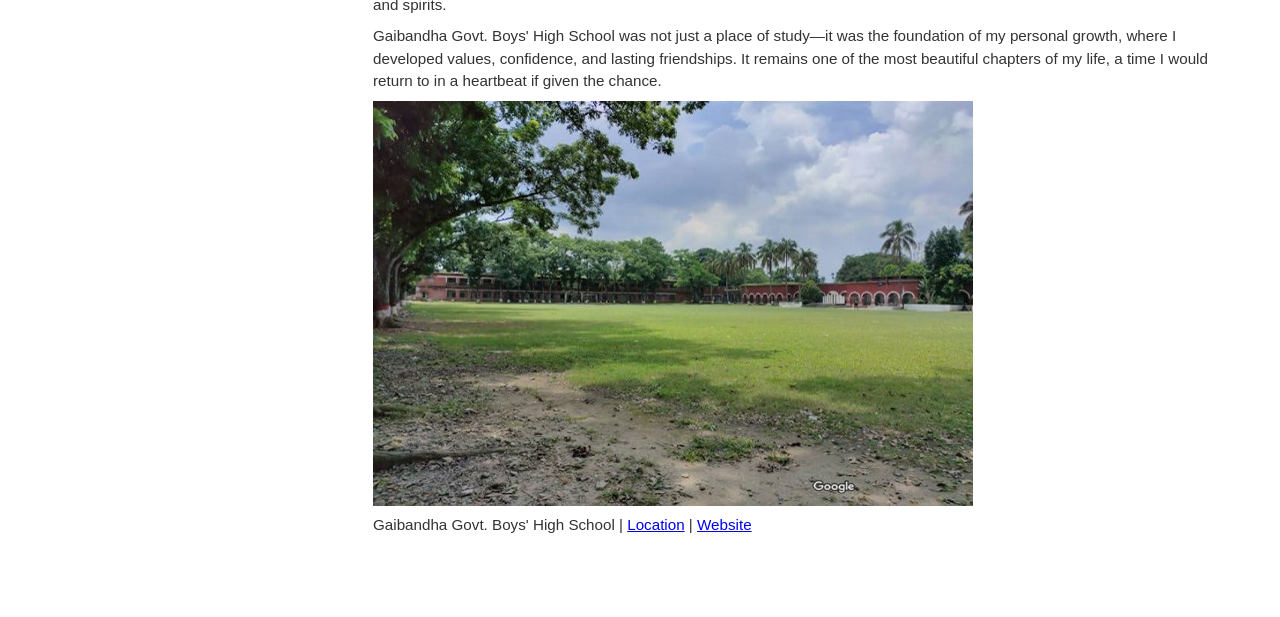
==== commit 43019ddc: "Update index.html" ====
--- a/academic/index.html
+++ b/academic/index.html
@@ -379,12 +379,13 @@
   display: flex;
   justify-content: center;  /* horizontal center */
   align-items: center;      /* vertical center */
+  padding: 20px 0;    
   min-height: 100vh;        /* full viewport height */
   background-color: white; /* optional: Oxford Blue background */
 }
 
 .slideshow-container {
-  max-width: 800px;
+  max-width: 600px;
   width: 100%;
   position: relative;
 }
@@ -438,8 +439,8 @@
             <div class="contact-info">
               <div class="contact-item">
                     <i class="fas fa-university"></i>
-                   <!--<span class="small-text">Ahsanullah University of Science and Technology</span>-->
-                </div>
+                                    <span >University of Dhaka</span>
+                  </div>
                 <div class="contact-item">
                     <i class="fas fa-map-marker-alt"></i>
                     <span>Dhaka,Bangladesh</span>
@@ -454,7 +455,7 @@
                 </div>
                 <div class="contact-item">
                     <i class="fas fa-link"></i>
-                    <a href="put your google scholar link here" target="_blank">Google Scholar</a>
+                    <a href="https://scholar.google.com/citations?user=sFiY980AAAAJ&hl=en" target="_blank">Google Scholar</a>
                 </div>
                  
             </div>
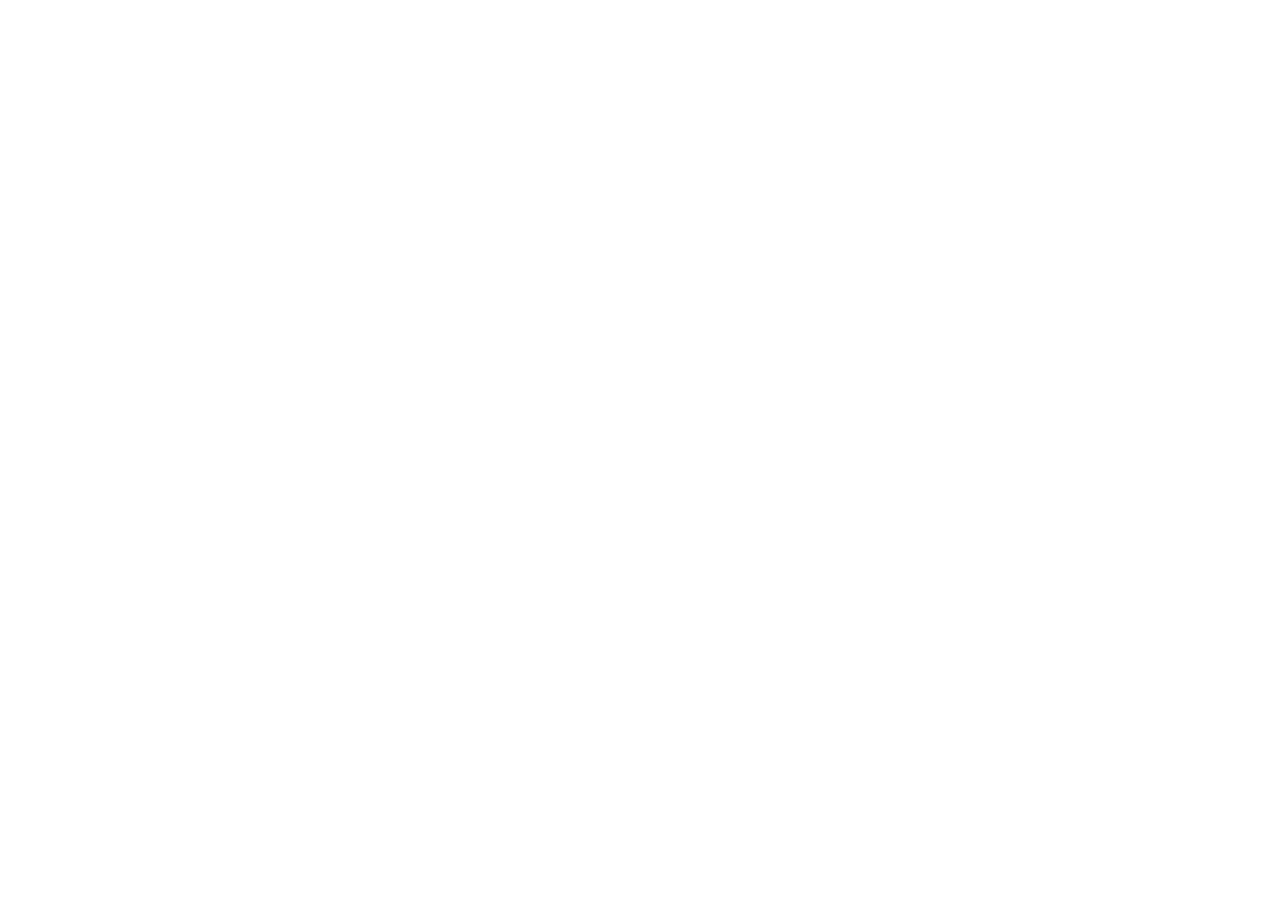
==== commit 6c77ee9e: "Update index.html" ====
--- a/academic/index.html
+++ b/academic/index.html
@@ -1,663 +1,78 @@
 <!DOCTYPE html>
 <html lang="en">
 <head>
-    <meta charset="UTF-8">
-    <meta name="viewport" content="width=device-width, initial-scale=1.0, maximum-scale=1.0, user-scalable=no">
-    <title>Aktaruzzaman Shuvo</title>
-    <link rel="stylesheet" href="https://cdnjs.cloudflare.com/ajax/libs/font-awesome/6.4.0/css/all.min.css">
-    <style>
-       /* ===== Global Reset ===== */
-        * {
-            margin: 0;
-            padding: 0;
-           box-sizing: border-box;
-        }
- /* ===== Global Styles ===== */
-        :root {
-            --primary: #0a192f;
-            --secondary: #64ffda;
-            --light: #f8f9fa;
-            --dark: #333;
-            --gray: #666;
-        }
-        
-        body {
-            font-family: 'Open Sans', sans-serif;
-            background-color: white;
-            color: var(--dark);
-            margin: 0;
-            padding: 0;
-            line-height: 1.6;
-        }
-        
-        /* ===== Navigation ===== */
-        nav {
-            background-color: white;
-            padding: 0.5rem 0.5rem;
-            box-shadow: 0 2px 10px rgba(0, 0, 0, 0);
-            position: fixed;
-            width: 100%;
-            top: 0;
-            z-index: 100;
-            display: flex;
-            justify-content: flex-end;
-        }
-        
-        nav ul {
-            list-style: none;
-            display: flex;
-            gap: 1rem;
-            margin: 0;
-            padding: 0;
-        }
-        
-        nav a {
-            text-decoration: none;
-            color: var(--dark);
-            font-weight: 600;
-            transition: color 0.3s;
-            font-size: 0.9rem;
-            text-transform: uppercase;
-            letter-spacing: 1px;
-        }
-        
-        nav a:hover, nav a.active {
-            color: var(--secondary);
-        }
-        
-        /* ===== Sidebar ===== */
-        .sidebar {
-            position: fixed;
-            left: 0;
-            top: 0;
-            width: 335px;
-            height: 150vh;
-            overflow-y: auto; /* Enable scrolling if sidebar content is long */
-            z-index: 100;
-            background-color: var(--light);
-            padding: 6rem 2rem 2rem;
-            display: flex;
-            flex-direction: column;
-            align-items: center;
-            border-right: 1px solid rgba(0, 0, 0, 0.1);
-        }
-        
-        .profile-container {
-            display: flex;
-            flex-direction: column;
-            align-items: center;
-            width: 100%;
-        }
-        
-        .profile-img-container {
-            width: 180px;
-            height: 180px;
-            border-radius: 50%;
-            overflow: hidden;
-            border: 2px solid var(--secondary);
-            margin-bottom: 0.5rem;
-            box-shadow: 0 5px 15px rgba(0, 0, 0, 0.1);
-        }
-        
-        .profile-img {
-            width: 100%;
-            height: 100%;
-            object-fit: cover;
-        }
-        
-      .profile-info {
-             margin-bottom: 0.5rem; /* Reduced from 1.5rem */
-                    }  
+  <meta charset="UTF-8">
+  <meta name="viewport" content="width=device-width, initial-scale=1.0">
+  <title>Academic — Aktaruzzaman Shuvo</title>
+  <link rel="stylesheet" href="https://cdnjs.cloudflare.com/ajax/libs/font-awesome/6.5.0/css/all.min.css">
+  <link rel="stylesheet" href="../assets/style.css">
+</head>
+<body>
 
+  <nav></nav>
+  <aside class="sidebar"></aside>
 
-             .profile-info + .divider-line {
-              margin-top: 0.5rem; /* Adjust this value */
-            }
-        
-        .profile-info h1 {
-            font-size: 1rem;
-            margin: 0.5rem 0;
-            color: var(--primary);
-        }
-        
-        .profile-info .title {
-            color: var(--gray);
-            font-style: italic;
-            margin-bottom: 0.5rem;
-            font-size: 0.9rem;
-        }
-        
-        .follow-btn {
-            background-color: var(--secondary);
-            color: var(--primary);
-            border: none;
-            padding: 0.5rem 1.5rem;
-            border-radius: 20px;
-            cursor: pointer;
-            font-weight: bold;
-            margin: 1rem 0;
-            transition: all 0.3s;
-            font-size: 0.8rem;
-            letter-spacing: 1px;
-        }
-        
-        .follow-btn:hover {
-            background-color: var(--primary);
-            color: var(--secondary);
-            transform: translateY(-2px);
-        }
-        
-        .contact-info {
-            width: 100%;
-            margin-top: 0.5rem;
-            padding-top: 0.5rem;
-            border-top: 1px solid rgba(0, 0, 0, 0.1);
-        }
-        
-        .contact-item {
-            display: flex;
-            align-items: center;
-            margin: 0.7rem 0;
-            font-size: 0.9rem;
-        }
-        
-        .contact-item i {
-            margin-right: 10px;
-            color: var(--secondary);
-            width: 10px;
-            text-align: center;
-        }
-        
-        .contact-item a {
-            color:#063970;
-            text-decoration: none;
-            transition: all 0.3s;
-        }
-        
-        .contact-item a:hover {
-            text-decoration: underline;
-        }
-        
-        .social-links {
-            display: flex;
-            gap: 1rem;
-            margin-top: 1.5rem;
-        }
-        
-        .social-links a {
-            color: var(--primary);
-            font-size: 1.2rem;
-            transition: all 0.3s;
-        }
-        
-        .social-links a:hover {
-            color: var(--secondary);
-            transform: translateY(-3px);
-        }
-        
-        /* ===== Main Content ===== */
-        .main-content {
-            margin-left: 325px;
-            padding: 6rem 3rem 3rem;
-            max-width: 2000px;
-        }
-        
-        section {
-            margin-bottom: 2rem;
-        }
-        
-        h1, h2, h3 {
-            font-family: 'Roboto', sans-serif;
-            color: var(--primary);
-        }
-        
-        h1.section-title {
-            font-size: 2rem;
-            position: relative;
-            padding-bottom: 0.5rem;
-            margin-bottom: 1.0rem;
-        }
-        
-        h1.section-title:after {
-            content: '';
-            position: absolute;
-            bottom: 0;
-            left: 0;
-            width: 0px;
-            height: 3px;
-            background-color: var(--secondary);
-        }
-        
-        h2 {
-            font-size: 1.5rem;
-            margin: 1.5rem 0 1rem;
-        }
-        
-        p {
-            margin: 0.5rem 0;
-            font-size: 0.95rem;
-            line-height: 1.5;
-        }
-        
-        ul {
-            padding-left: 1.2rem;
-        }
-        
-        li {
-            margin: 0.5rem 0;
-        }
+  <main class="main-content" id="main-content"></main>
 
-        .small-text {
-              font-size: 0.7rem;
-              display: inline-block;
-              line-height: 1.5;
-         }
- 
- .fancy-hr {
-    border: none;
-    height: 1px;
-    background: linear-gradient(to right, transparent, #555, transparent);
-    margin: 20px 0;
-  }
-  .solid-line {
-    border: none;
-    border-top: 1px solid #000; /* Change color as needed */
-    margin: 20px 0;
-  }
+  <script src="../assets/data.js"></script>
+  <script src="../assets/site.js"></script>
+  <script>
+    buildPage({ page: 'academic', navActive: 'academic', assetPrefix: '../' });
 
-        
-.scroll-wrapper {
-  width: 100%;
-  overflow: hidden;
-  position: relative;
-  height: 2.5rem; /* Adjust height to match text size */
-}
+    const levels = SITE_DATA.academic.levels;
 
-.scrolling-text {
-  display: inline-block;
-  white-space: nowrap;
-  animation: scroll-text 15s linear infinite;
-  font-weight: bold;
-  font-size: 1.5rem;
-  color: red;
-  padding-left: 100%;
-  line-height: 2.5rem; /* Match the wrapper height */
-}
+    function renderLevel(lv) {
+      const slides = lv.slides && lv.slides.length
+        ? `<div class="slideshow-wrapper">
+             <div class="slideshow-container">
+               ${lv.slides.map((s,i) => `<img class="slide" src="${s}" alt="${lv.label} photo ${i+1}">`).join('')}
+             </div>
+           </div>` : '';
 
-@keyframes scroll-text {
-  0% {
-    transform: translateX(0%);
-  }
-  100% {
-    transform: translateX(-100%);
-  }
-}  
+      const courses = lv.courses
+        ? `<p style="margin-top:0.8rem"><strong>Core Courses:</strong></p>
+           <div class="course-grid">${lv.courses.map(c=>`<span class="course-tag">${c}</span>`).join('')}</div>` : '';
 
+      const tools = lv.tools
+        ? `<p style="margin-top:0.7rem"><strong>Software Tools:</strong> <span style="color:#6b7280;font-size:0.85rem">${lv.tools}</span></p>` : '';
 
-        
-        .news-item {
-            margin: 1rem 0;
-            padding-left: 1.5rem;
-            border-left: 2px solid var(--secondary);
-        }
-        
-        .news-item p {
-            display: flex;
-            align-items: center;
-            margin: 0.5rem 0;
-        }
-        
-        .news-item i {
-            margin-right: 10px;
-            color: var(--secondary);
-        }
-        
-        /* ===== Responsive Design ===== */
-        @media (max-width: 992px) {
-            .sidebar {
-                width: 250px;
-                padding: 5rem 1.5rem 1.5rem;
-            }
-            
-            .main-content {
-                margin-left: 250px;
-                padding: 5rem 2rem 2rem;
-            }
-        }
-        
-       @media (max-width: 768px) {
-    /* Fix navigation spacing */
-    nav {
-        padding: 0.5rem 1rem;
-    }
-    
-    nav ul {
-        gap: 0.8rem;
-    }
-    
-    /* Fix sidebar layout */
-    .sidebar {
-        position: relative;
-        width: 100%;
-        height: auto;
-        padding: 5rem 1rem 1.5rem; /* Adjusted padding */
-        border-right: none;
-        border-bottom: 1px solid rgba(0, 0, 0, 0.1);
-    }
-    
-    /* Fix profile image container */
-    .profile-img-container {
-        width: 150px;
-        height: 150px;
-        margin: 0 auto 1rem;
-        top: 0; /* Remove the previous top positioning */
-    }
-    
-    /* Fix main content spacing */
-    .main-content {
-        margin-left: 0;
-        padding: 1.5rem;
-    }
-    
-    /* Adjust profile info text */
-    .profile-info h3 {
-        font-size: 1.2rem;
-        text-align: center;
-    }
-    
-    .profile-info p {
-        text-align: center;
-    }
-    
-    /* Fix contact info spacing */
-    .contact-info {
-        margin-top: 1rem;
+      const hardware = lv.hardware
+        ? `<p><strong>Hardware Platforms:</strong> <span style="color:#6b7280;font-size:0.85rem">${lv.hardware}</span></p>` : '';
+
+      return `
+        <section id="${lv.id}">
+          <div class="level-heading">
+            <span class="level-badge ${lv.badge}">${lv.label}</span>
+          </div>
+          <div class="info-card">
+            <p style="font-weight:600;color:var(--navy);font-size:1rem">${lv.title}</p>
+            <p style="color:var(--teal-dim);font-size:0.85rem;margin:0.2rem 0">
+              <i class="fas fa-university"></i> ${lv.school} &nbsp;|&nbsp;
+              <i class="fas fa-calendar"></i> ${lv.period}
+            </p>
+            <p style="margin-top:0.3rem">
+              <a href="${lv.mapLink}" target="_blank" style="color:var(--sky);font-size:0.8rem;margin-right:1rem"><i class="fas fa-map-marker-alt"></i> Map</a>
+              <a href="${lv.webLink}" target="_blank" style="color:var(--sky);font-size:0.8rem"><i class="fas fa-globe"></i> Website</a>
+            </p>
+          </div>
+          ${lv.body.map(b => `<p>${b}</p>`).join('')}
+          ${courses}
+          ${tools}
+          ${hardware}
+          ${slides}
+          <hr class="fancy-hr">
+        </section>`;
     }
 
+    document.getElementById('main-content').innerHTML = `
+      <section>
+        <h1 class="section-title" style="text-align:center">An Overview of My Academic Journey</h1>
+        <hr class="fancy-hr">
+      </section>
+      ${levels.map(renderLevel).join('')}
+    `;
 
-.slideshow-wrapper {
-  display: flex;
-  justify-content: center;  /* horizontal center */
-  align-items: center;      /* vertical center */
-  padding: 20px 0;    
-  min-height: 100vh;        /* full viewport height */
-  background-color: white; /* optional: Oxford Blue background */
-}
-
-.slideshow-container {
-  max-width: 600px;
-  width: 100%;
-  position: relative;
-}
-
-.slide {
-  width: 100%;
-  display: none;
-  border-radius: 10px; /* optional: rounded corners */
-  box-shadow: 0 4px 20px rgba(0,0,0,0.3); /* optional: shadow */
-}
-
-
-
-           
-    /* Adjust social links */
-    .social-links {
-        justify-content: center;
-        margin: 1.5rem 0;
-    }
-}
-        }
-
-
-
-    </style>
-</head>
-<body>
-    <!-- Navigation -->
-    <nav>
-        <ul>
-            <li><a href="/">Home</a></li>
-            <li><a href="/research/" >Research</a></li>
-            <li><a href="/academic/" class="active">Academic</a></li>
-            <li><a href="/projects/">Projects</a></li>
-           
-            <li><a href="../assets/images/cv.pdf" download>CV</a></li>
-        </ul>
-    </nav>
-
-    <!-- Sidebar -->
-    <aside class="sidebar">
-        <div class="profile-container">
-            <div class="profile-img-container">
-                <img src="../assets/images/profile.jpg" alt="A.K.M. Aktaruzzaman Shuvo" class="profile-img">
-            </div>
-            <div class="profile-info">
-                <h3>A.K.M. Aktaruzzaman Shuvo</h3>
-                <p >Research Enthusiast  || EEE </p>
-                <p class="title">Former lecturer @ BUFT</p>
-            </div>
-            <div class="contact-info">
-              <div class="contact-item">
-                    <i class="fas fa-university"></i>
-                                    <span >University of Dhaka</span>
-                  </div>
-                <div class="contact-item">
-                    <i class="fas fa-map-marker-alt"></i>
-                    <span>Dhaka,Bangladesh</span>
-                </div>
-                <div class="contact-item">
-                    <i class="fas fa-phone"></i>
-                    <a href="tel:+8801743470498">+880 174-3470498</a>
-                </div>
-                <div class="contact-item">
-                    <i class="fas fa-envelope"></i>
-                    <a href="mailto:aktrzzmn.shuvo@gmail.com">aktrzzmn.shuvo@gmail.com</a>
-                </div>
-                <div class="contact-item">
-                    <i class="fas fa-link"></i>
-                    <a href="https://scholar.google.com/citations?user=sFiY980AAAAJ&hl=en" target="_blank">Google Scholar</a>
-                </div>
-                 
-            </div>
-            <div class="social-links">
-                <a href="https://www.facebook.com/aktrzmn.shuvo/" target="_blank"><i class="fab fa-facebook"></i></a>
-                <a href="https://www.instagram.com/aktrzzmn.shuvo/" target="_blank"><i class="fab fa-instagram"></i></a>
-                <a href="https://www.linkedin.com/in/aktaruzzaman-shuvo/" target="_blank"><i class="fab fa-linkedin"></i></a>
-                <a href="#link" target="_blank"><i class="fab fa-twitter"></i></a>
-                <a href="#link" target="_blank"><i class="fab fa-youtube"></i></a>
-            </div>
-        </div>
-    </aside>
-
-    <!-- Main Content -->
-    <main class="main-content">
-       <!-- ACADEMIC -->
-        <section id="ACADEMIC">
-            <h1 class="section-title" style="text-align: center;">An Overview of My Academic Journey</h1>
-          <hr class="fancy-hr">
-        </section>
-
-        <!-- UNDERGRADUATE -->
-           <section id="UNDERGRADUATE">
-               <h3 class="section-title" style="color: green">UNDERGRADUATE</h3>
-               <hr class="solid-line">
-
-             <ol>
-               
-              <P>I had the privilege of completing my undergraduate studies with a <strong>Bachelor of Science in Electrical and Electronic Engineering</strong> from <strong>Ahsanullah University of Science and Technology (AUST)</strong> on 26th November 2023. My academic journey commenced in  Spring 2019, during which I completed 165 credit hours, covering a comprehensive range of foundational and advanced topics in Electrical and Electronic Engineering.</P> 
-            <P> Throughout the program, I built a robust foundation in both theoretical knowledge and practical application.</P>
-                 <P>Some of the core courses I completed include: </P>
-                 <ul>
-  <li>Electric Circuit Analysis I & II</li>
-  <li>Electronics I & II</li>
-  <li>Energy Conversion I, II & III</li>
-  <li>Electromagnetics</li>
-  <li>Solid State Devices</li>
-  <li>Signals and Linear Systems</li>
-  <li>Digital Electronics I (DLD)</li>
-  <li>Digital Signal Processing I</li>
-  <li>Power Systems I & II</li>
-  <li>Power Electronics</li>
-  <li>Power System Protection</li>
-  <li>Microprocessor, Interfacing and System Design</li>
-  <li>Computer Architecture</li>
-  <li>Optical Fiber Communication</li>
-  <li>VLSI I</li>
-  <li>Control Systems</li>
-</ul>
-<P>Each course was accompanied by laboratory sessions that enabled me to apply concepts through simulations and hands-on experimentation.</p>
-<p>I gained proficiency in a wide range of industry-standard software tools, including:</p>
-<p>OrCAD:PSPICE, Proteus,Quartus,MATLAB,Simulink,AutoCAD,PowerWorld Simulator,Cadence:Virtuoso,HOMER Pro,Origin,among others.</p>
-<p>Alongside software skills, I also acquired practical experience with hardware platforms and embedded systems such as:</p>
-<p>Arduino Uno,Arduino Nano,ESP8266 NodeMCU,MPU 8086,FPGA board,and various integrated sensor systems.</P>   
-                 
-<p>As part of my undergraduate studies, I conducted a thesis in the field of nanomaterials,under the guidance of the esteemed <strong>Professor Dr. Meganur Rahman</strong>. The title of my thesis was:
-"<strong>Investigation of Electric Properties of Bismuth Ferrite Nanoparticles at Various Temperatures</strong>",
-for which I was honored with the highest academic distinction (Grade: 4.00/4.00).</p> 
-                 
-<p>My academic performance consistently placed me among the top 5% of my batch, earning me tuition fee waivers in many semesters as recognition of academic excellence.</p>
-<p> Beyond the classroom, I actively participated in <strong>seminars</strong>, <strong>technical competitions</strong>, <strong>sports events</strong>, and <strong>cultural programs</strong>. These experiences enhanced my <strong>communication</strong>, <strong>leadership</strong>, <strong>adaptability</strong>, and ability to <strong>collaborate effectively within diverse teams</strong>.</p>
-<div class="slideshow-wrapper">
-  <div class="slideshow-container">
-    <img class="slide" src="../assets/images/slide1.jpg" alt="Slide 1">
-    <img class="slide" src="../assets/images/slide2.jpg" alt="Slide 2">
-    <img class="slide" src="../assets/images/slide3.jpg" alt="Slide 3">
-    <img class="slide" src="../assets/images/slide4.jpg" alt="Slide 4">
-    <img class="slide" src="../assets/images/slide5.jpg" alt="Slide 5">
-  </div>
-</div>
- <p>
-  Ahsanullah University of Science and Technology (AUST) | 
-  <a href="https://www.google.com/maps/place/Ahsanullah+University+of+Science+and+Technology" target="_blank">Location</a> | 
-  <a href="https://www.aust.edu" target="_blank">Website</a>
-</p>            
-<p>This section also features cherished memories from my years at AUST, reflecting a vibrant and intellectually fulfilling undergraduate journey that laid the foundation for my future academic and professional pursuits.</p>
-                
-
-             </ol>
- 
-            </section>
-
-
-
- <!-- Higher Secondary Certificate -->
-           <section id="Higher Secondary Certificate">
-               <h3 class="section-title" style="color: green">Higher Secondary Certificate</h3>
-               <hr class="solid-line">
-
-             <ol>
-               
-              <P>I completed my Higher Secondary Certificate (HSC) from Gaibandha Government College in 2018, under the Science group. I enrolled in the college in 2016, and my academic session officially spanned 2016–2017, culminating in the HSC examination in 2018. </P>
-  
-<P> Those two years were some of the most intense yet formative periods of my academic life. College life was undoubtedly a roller-coaster of emotions—demanding, disciplined, and filled with relentless academic pressure. The routine was rigorous, with back-to-back lecture classes, regular tests, and a constant stream of study responsibilities. It often felt overwhelming.</p>
-<p>Yet, amidst all the hustle, there were moments that I truly cherished. I still remember Class Day, a time of celebration and camaraderie, which offered a welcome break from the academic load and created lasting memories with friends and mentors. That period, though hectic and challenging, played a pivotal role in shaping my resilience, work ethic, and focus.</p>
-<p>Despite the demands, I remained committed to my studies and successfully passed the HSC examination in 2018. Soon after, my focus shifted toward preparing for university admission—a new chapter filled with hope, ambition, and determination to pursue a career in engineering.</p>
-<p>Looking back, those college days at Gaibandha Government College were not just about exams and lectures—they were about growth, perseverance, and the friendships that carried us through.</p>              <div class="slideshow-wrapper">
-  <div class="slideshow-container">
-    <img class="slide" src="../assets/images/slide6.jpg" alt="Slide 6">
-    <img class="slide" src="../assets/images/slide7.jpg" alt="Slide 7">
-    
-  </div>
-</div>
-                 
-<p>
-  Gaibandha Government College | 
-  <a href="https://maps.google.com/?q=Gaibandha+Government+College" target="_blank">Location</a> | 
-  <a href="https://ggc.edu.bd" target="_blank">Website</a>
-</p>
-                
-
-             </ol>
- 
-            </section>
-
-
- <!-- Secondary school Certificate -->
-           <section id="Secondary School Certificate">
-               <h3 class="section-title" style="color: green">Secondary School Certificate</h3>
-               <hr class="solid-line">
-
-             <ol>
-               
-              <P>My school journey began at the prestigious Gaibandha Govt. Boys' High School, where I was admitted to class six in 2011. It marked the beginning of a memorable and transformative phase of my early education.</P>
-                 
-  
-<P>During my time at the school, I appeared for the Junior School Certificate (JSC) examination, in which I was honored to receive a scholarship in recognition of my academic performance. Encouraged by my passion for science and technology, I chose the Science group for my Secondary School Certificate (SSC) level studies. My SSC session spanned 2014–2015, and I sat for the SSC examination in 2016, which I completed successfully.</p>
-<p>Yet, amidst all the hustle, there were moments that I truly cherished. I still remember Class Day, a time of celebration and camaraderie, which offered a welcome break from the academic load and created lasting memories with friends and mentors. That period, though hectic and challenging, played a pivotal role in shaping my resilience, work ethic, and focus.</p>
-<p>Those school years were among the most cherished of my life. It was a time of exploration, friendship, and joyful learning. As a teenager, I found a close circle of friends with whom I shared laughter, challenges, and unforgettable memories. Though academic pressure existed, it never overshadowed the vibrant atmosphere of our school life. We often spent time together gossiping, playing sports, participating in various competitions, and engaging in creative activities that enriched both our minds and spirits.</p>
-<p>Gaibandha Govt. Boys' High School was not just a place of study—it was the foundation of my personal growth, where I developed values, confidence, and lasting friendships. It remains one of the most beautiful chapters of my life, a time I would return to in a heartbeat if given the chance.</p>
- <div class="slideshow-wrapper">
-  <div class="slideshow-container">
-    <img class="slide" src="../assets/images/slide8.jpg" alt="Slide 8">
-    <img class="slide" src="../assets/images/slide9.jpg" alt="Slide 9">
-    
-  </div>
-</div>
-                 
-<p>
-  Gaibandha Govt. Boys' High School | 
-  <a href="https://www.google.com/maps/place/Gaibandha+Government+Boys+High+School" target="_blank">Location</a> | 
-  <a href="https://ggbhs.edu.bd/">Website</a>
-</p>
-                
-
-             </ol>
- 
-            </section>
-
-
-
-
-
-
-        
-           
-        </section>
-
-       
-    </main>
-
-    <script>
-        // Follow button interaction
-        const followBtn = document.querySelector('.follow-btn');
-        if (followBtn) {
-            followBtn.addEventListener('click', () => {
-                if (followBtn.textContent === 'Follow') {
-                    followBtn.textContent = 'Following';
-                    followBtn.style.backgroundColor = 'var(--primary)';
-                    followBtn.style.color = 'var(--secondary)';
-                } else {
-                    followBtn.textContent = 'Follow';
-                    followBtn.style.backgroundColor = 'var(--secondary)';
-                    followBtn.style.color = 'var(--primary)';
-                }
-            });
-        }
-        
-        // Smooth scrolling for navigation
-        document.querySelectorAll('a[href^="#"]').forEach(anchor => {
-            anchor.addEventListener('click', function(e) {
-                e.preventDefault();
-                document.querySelector(this.getAttribute('href')).scrollIntoView({
-                    behavior: 'smooth'
-                });
-            });
-        });
-
-    document.querySelectorAll(".slideshow-container").forEach(container => {
-    const slides = container.querySelectorAll(".slide");
-    let index = 0;
-
-    function showSlide() {
-      slides.forEach(slide => slide.style.display = "none");
-      slides[index].style.display = "block";
-      index = (index + 1) % slides.length;
-    }
-
-    showSlide(); // Show the first slide immediately
-    setInterval(showSlide, 3000); // Change every 3 seconds
-  });
-  
-    </script>
+    initSlideshows();
+  </script>
 </body>
 </html>
